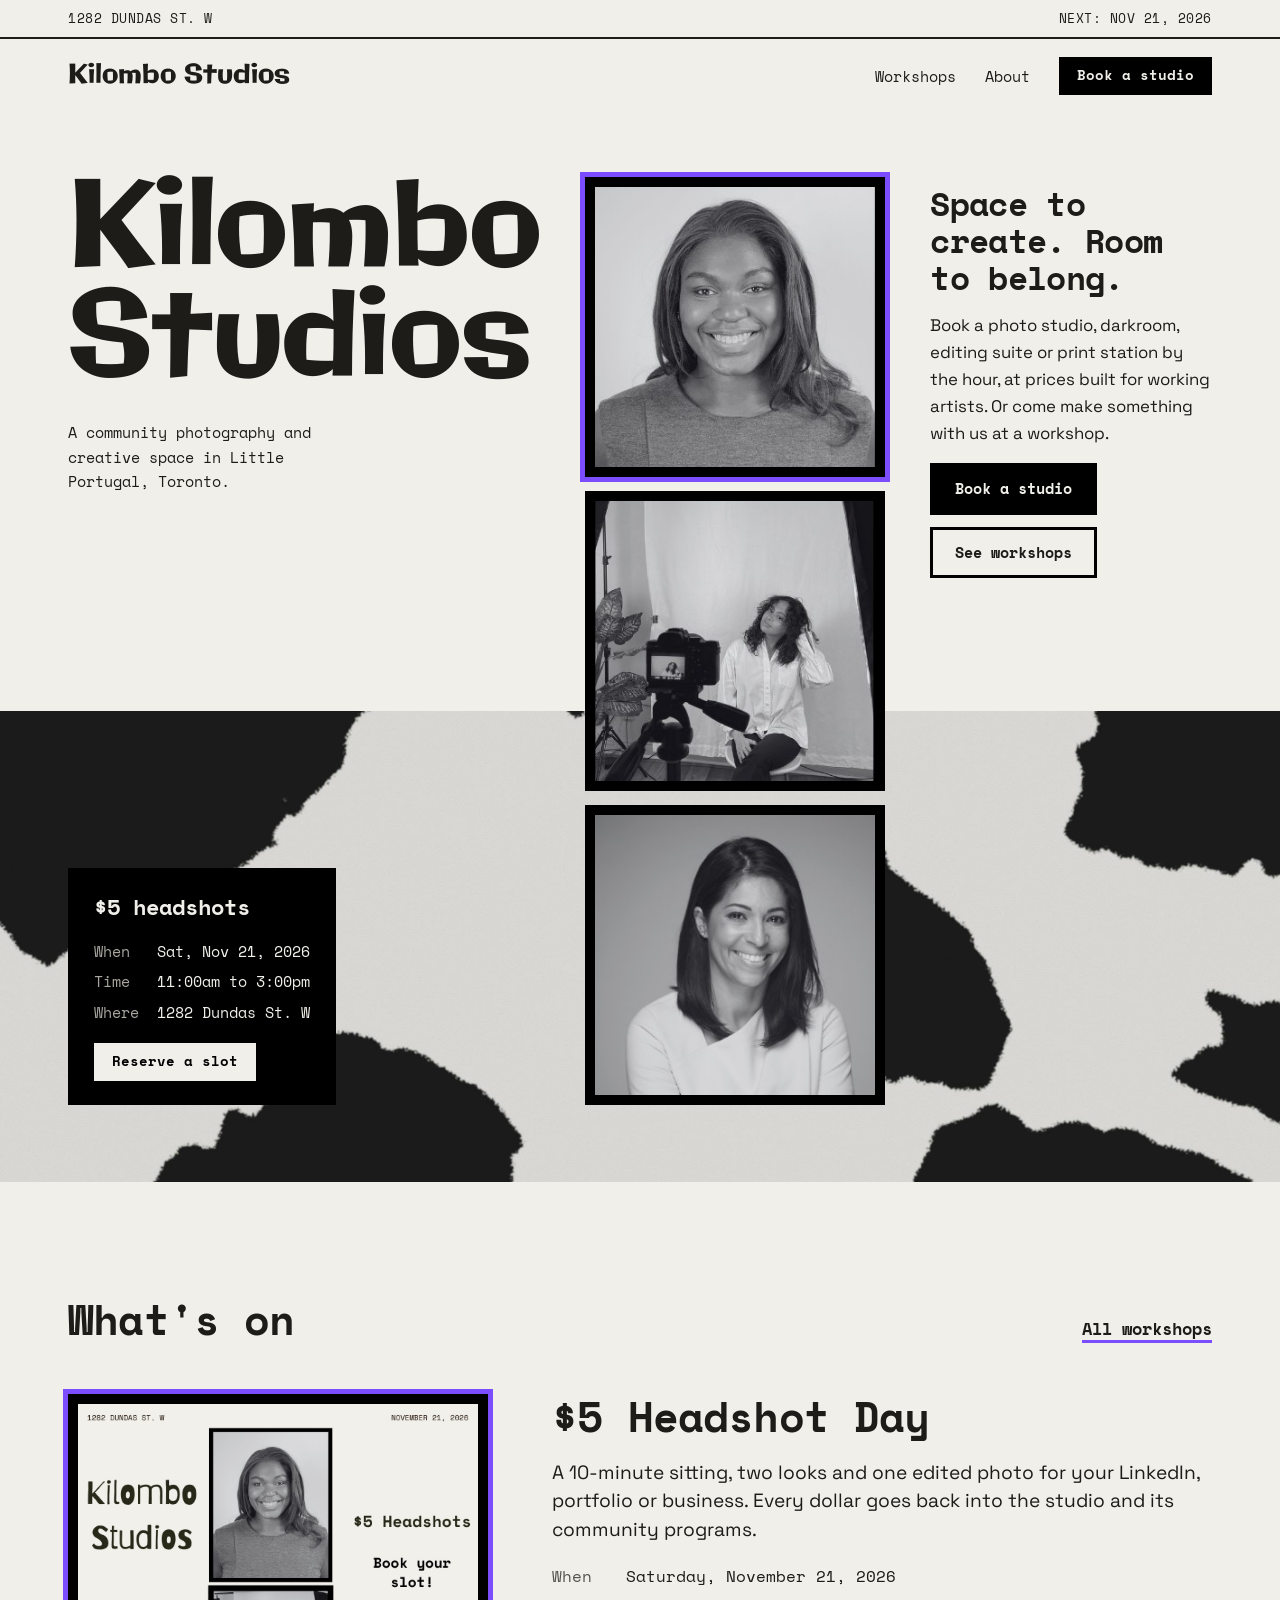
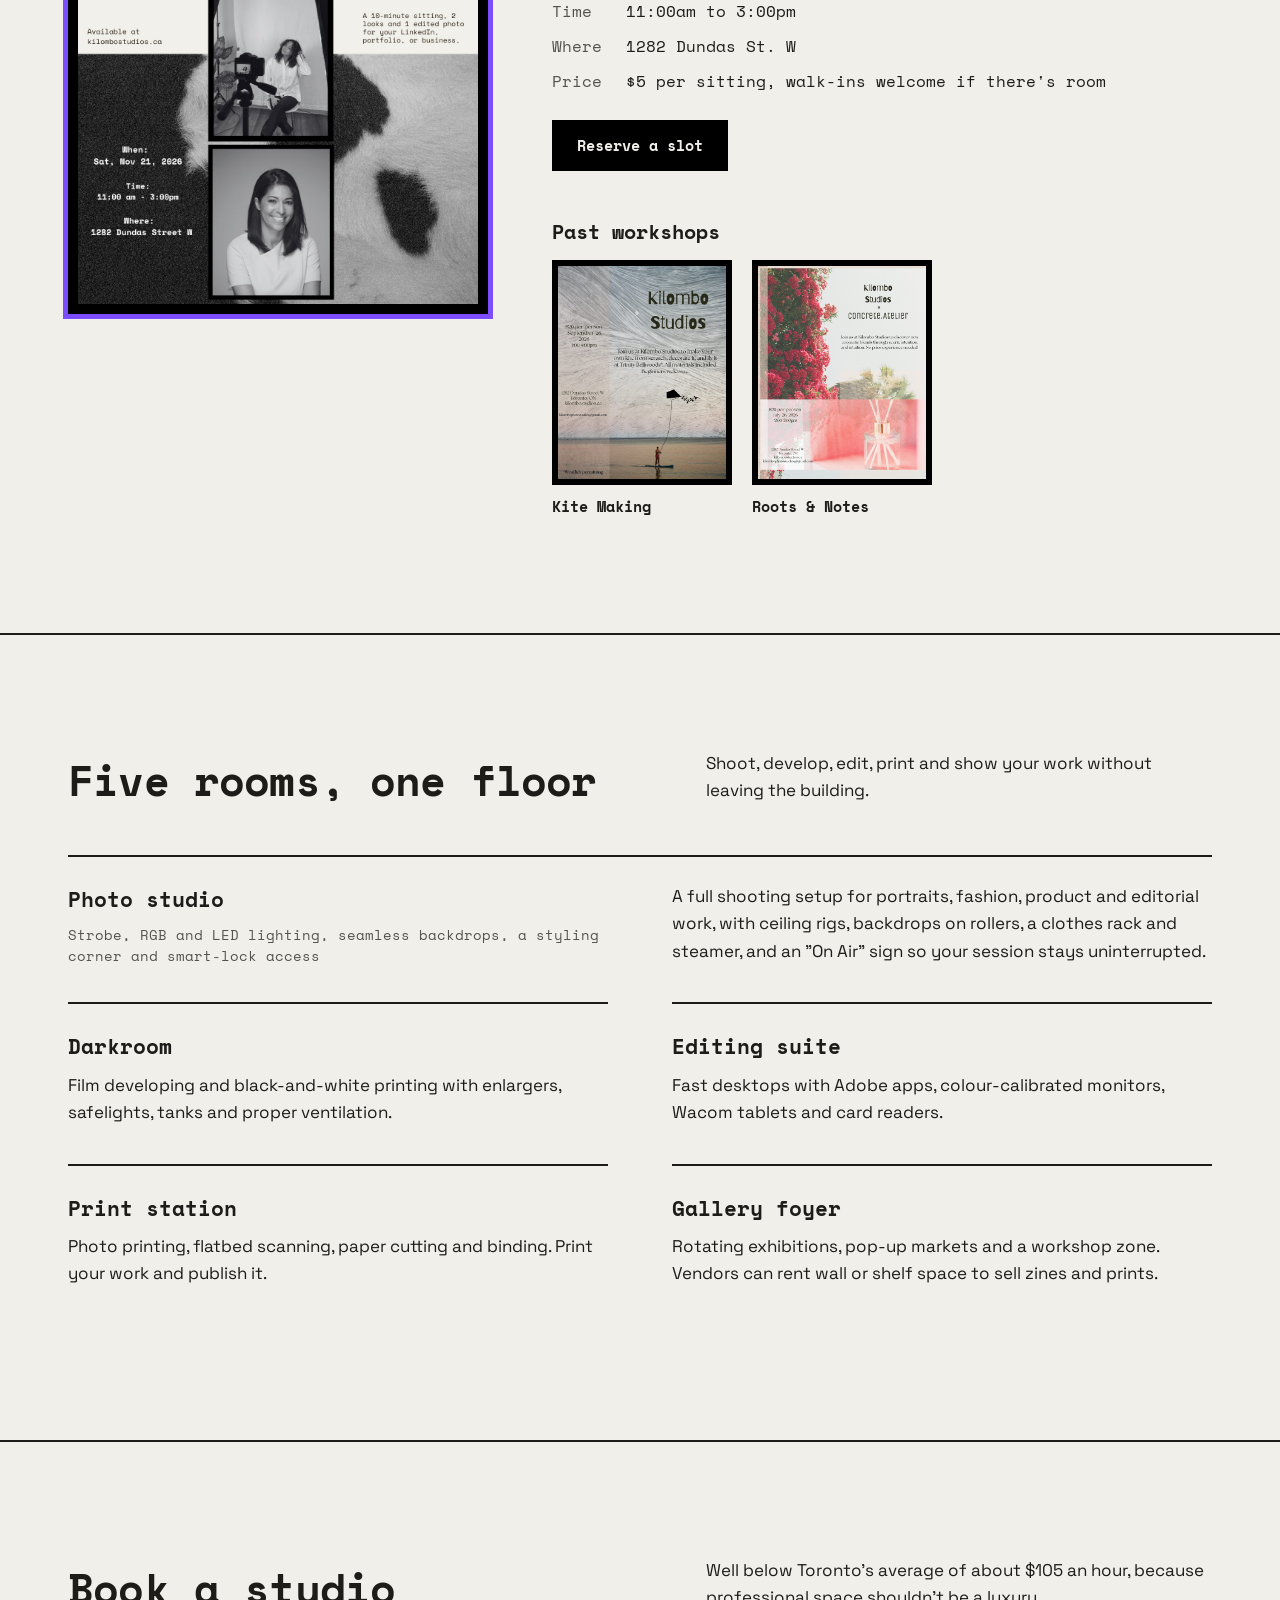
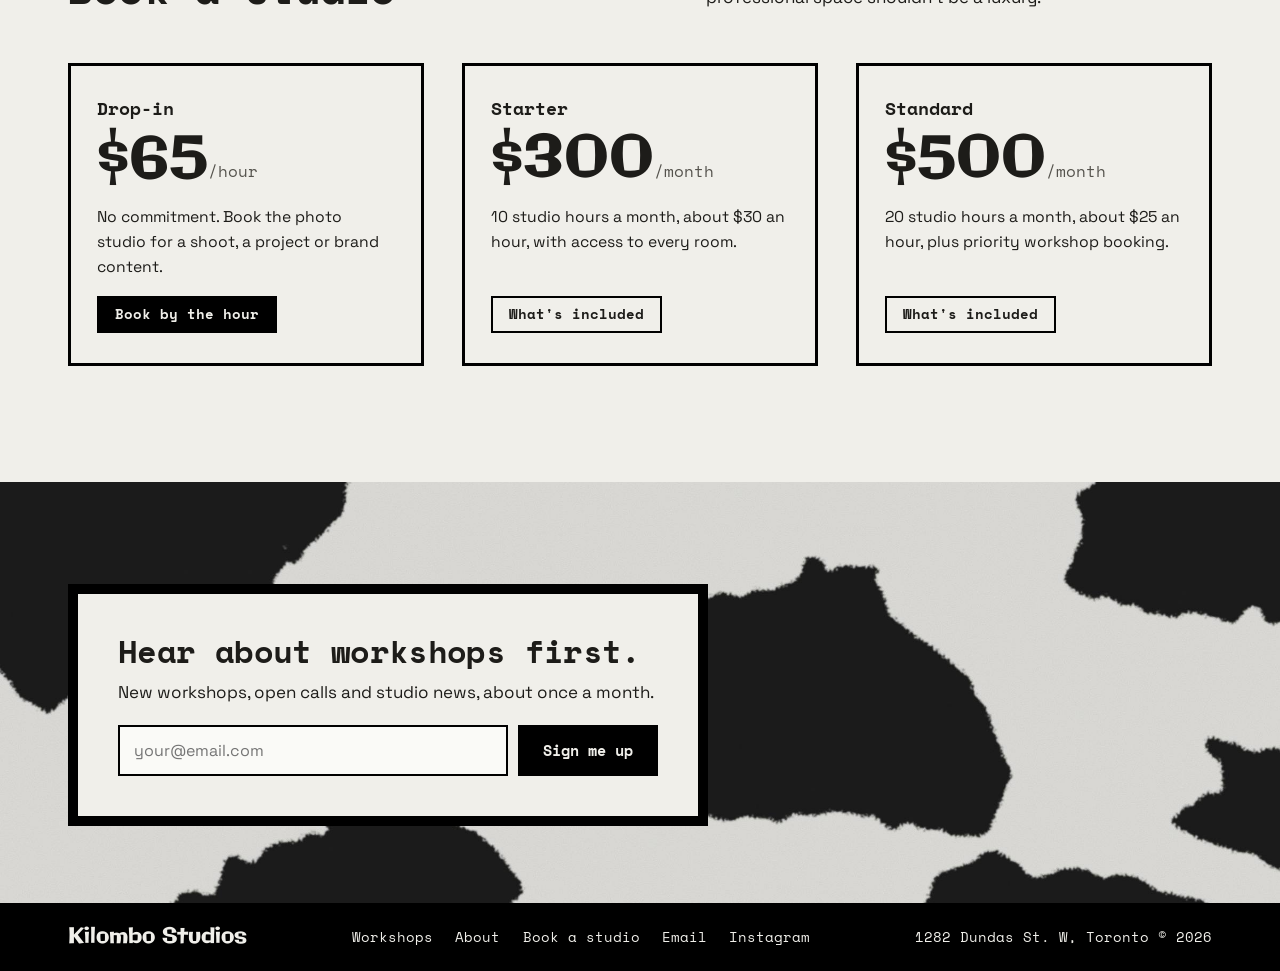
==== index.html @ 99ebf536 "Tag Eventbrite links from the website (aff=website) Co-Authored-By: Claude Opus 5.5 <noreply@anthrop" ====
<!DOCTYPE html>
<html lang="en">
<head>
  <meta charset="UTF-8" />
  <meta name="viewport" content="width=device-width, initial-scale=1.0" />
  <title>Kilombo Studios — Photo studio rental & workshops, Little Portugal, Toronto</title>
  <meta name="description" content="A community photography and creative space at 1282 Dundas St. W in Little Portugal, Toronto. Book the photo studio, darkroom, editing suite or print station, or join a workshop." />
  <meta property="og:title" content="Kilombo Studios — Photo studio rental & workshops, Little Portugal, Toronto" />
  <meta property="og:description" content="A community photography and creative space at 1282 Dundas St. W in Little Portugal, Toronto. Book the photo studio, darkroom, editing suite or print station, or join a workshop." />
  <meta property="og:image" content="https://kilombostudios.ca/images/frame-2.jpg" />
  <meta name="theme-color" content="#F0EFEA" />
  <link rel="preload" href="fonts/galindo-400.woff2" as="font" type="font/woff2" crossorigin />
  <link rel="preload" href="fonts/space-mono-700.woff2" as="font" type="font/woff2" crossorigin />
  <link rel="stylesheet" href="css/site.css" />
  <script>document.documentElement.classList.add('js');</script>
</head>
<body>
  <a class="skip" href="#main">Skip to content</a>
  <div class="topline">
    <div class="wrap">
      <a href="https://www.google.com/maps/search/?api=1&query=1282+Dundas+St+W,+Toronto,+ON" target="_blank" rel="noopener">1282 Dundas St. W</a>
      <a href="workshops.html#coming-up">Next: Nov 21, 2026</a>
    </div>
  </div>
  <header class="nav">
    <div class="wrap">
      <a class="nav-brand" href="index.html">Kilombo Studios</a>
      <ul class="nav-links">
        <li><a href="workshops.html">Workshops</a></li>
        <li><a href="about.html">About</a></li>
        <li><a class="btn btn--small" href="book.html">Book a studio</a></li>
      </ul>
    </div>
  </header>

  <main id="main">
    <section class="hero" aria-labelledby="hero-title">
      <div class="wrap">
        <div class="hero-title">
          <h1 id="hero-title" class="display">Kilombo<br>Studios</h1>
          <p>A community photography and creative space in Little Portugal, Toronto.</p>
        </div>

        <div class="strip" aria-label="Portraits made at Kilombo">
          <figure class="frame frame--now" style="margin:0"><img src="images/frame-1.jpg" alt="Smiling black-and-white studio headshot" width="310" height="392" /></figure>
          <figure class="frame" style="margin:0"><img src="images/frame-2.jpg" alt="A sitter on a stool in front of a white backdrop, camera on a tripod in the foreground" width="310" height="390" /></figure>
          <figure class="frame" style="margin:0"><img src="images/frame-3.jpg" alt="Smiling black-and-white studio headshot of a woman with shoulder-length dark hair" width="313" height="392" /></figure>
        </div>

        <div class="hero-intro">
          <h2 class="h2">Space to create. Room to belong.</h2>
          <p>Book a photo studio, darkroom, editing suite or print station by the hour, at prices built for working artists. Or come make something with us at a workshop.</p>
          <div class="btn-row">
            <a class="btn" href="book.html">Book a studio</a>
            <a class="btn btn--ghost" href="workshops.html">See workshops</a>
          </div>
        </div>

        <aside class="next-up" aria-labelledby="next-title">
          <h2 id="next-title">$5 headshots</h2>
          <dl>
            <dt>When</dt><dd>Sat, Nov 21, 2026</dd>
            <dt>Time</dt><dd>11:00am to 3:00pm</dd>
            <dt>Where</dt><dd>1282 Dundas St. W</dd>
          </dl>
          <a class="btn btn--small" href="https://www.eventbrite.ca/e/2004500255223?aff=website" target="_blank" rel="noopener">Reserve a slot</a>
        </aside>
      </div>
    </section>

    <section class="section" id="whats-on" aria-labelledby="on-title">
      <div class="wrap">
        <div class="section-head">
          <h2 id="on-title" class="h2">What's on</h2>
          <a class="textlink" href="workshops.html">All workshops</a>
        </div>

        <div class="feature">
          <a class="frame frame--now" href="images/headshot-day-poster.jpg" target="_blank" rel="noopener" aria-label="Open the $5 Headshot Day poster">
            <img src="images/headshot-day-poster.jpg" alt="$5 Headshots poster: Saturday November 21, 2026, 11am to 3pm, 1282 Dundas Street W" width="1080" height="1350" loading="lazy" />
          </a>
          <div class="feature-body">
            <h3 class="h2">$5 Headshot Day</h3>
            <p class="lead">A 10-minute sitting, two looks and one edited photo for your LinkedIn, portfolio or business. Every dollar goes back into the studio and its community programs.</p>
            <dl class="facts">
              <dt>When</dt><dd>Saturday, November 21, 2026</dd>
              <dt>Time</dt><dd>11:00am to 3:00pm</dd>
              <dt>Where</dt><dd>1282 Dundas St. W</dd>
              <dt>Price</dt><dd>$5 per sitting, walk-ins welcome if there's room</dd>
            </dl>
            <a class="btn" href="https://www.eventbrite.ca/e/2004500255223?aff=website" target="_blank" rel="noopener">Reserve a slot</a>

            <h3 class="h3 teasers-title">Past workshops</h3>
            <div class="teasers">
              <a class="teaser" href="workshops.html#kite-making">
                <span class="frame"><img src="images/kite-making-poster.jpg" alt="" width="1080" height="1350" loading="lazy" /></span>
                <span class="teaser-title">Kite Making</span>
              </a>
              <a class="teaser" href="workshops.html#roots-and-notes">
                <span class="frame"><img src="images/roots-and-notes-poster.jpg" alt="" width="1200" height="1553" loading="lazy" /></span>
                <span class="teaser-title">Roots &amp; Notes</span>
              </a>
            </div>
          </div>
        </div>
      </div>
    </section>

    <section class="section" aria-labelledby="space-title">
      <div class="wrap">
        <div class="section-head">
          <h2 id="space-title" class="h2">Five rooms, one floor</h2>
          <p>Shoot, develop, edit, print and show your work without leaving the building.</p>
        </div>
        <ul class="rooms">
          <li class="span">
            <div><h3>Photo studio</h3><p class="kit">Strobe, RGB and LED lighting, seamless backdrops, a styling corner and smart-lock access</p></div>
            <p>A full shooting setup for portraits, fashion, product and editorial work, with ceiling rigs, backdrops on rollers, a clothes rack and steamer, and an "On Air" sign so your session stays uninterrupted.</p>
          </li>
          <li><h3>Darkroom</h3><p>Film developing and black-and-white printing with enlargers, safelights, tanks and proper ventilation.</p></li>
          <li><h3>Editing suite</h3><p>Fast desktops with Adobe apps, colour-calibrated monitors, Wacom tablets and card readers.</p></li>
          <li><h3>Print station</h3><p>Photo printing, flatbed scanning, paper cutting and binding. Print your work and publish it.</p></li>
          <li><h3>Gallery foyer</h3><p>Rotating exhibitions, pop-up markets and a workshop zone. Vendors can rent wall or shelf space to sell zines and prints.</p></li>
        </ul>
      </div>
    </section>

    <section class="section" aria-labelledby="rates-title">
      <div class="wrap">
        <div class="section-head">
          <h2 id="rates-title" class="h2">Book a studio</h2>
          <p>Well below Toronto's average of about $105 an hour, because professional space shouldn't be a luxury.</p>
        </div>
        <div class="rates">
          <div class="rate"><h3>Drop-in</h3><p class="price">$65<small>/hour</small></p><p>No commitment. Book the photo studio for a shoot, a project or brand content.</p><a class="btn btn--small" href="book.html?interest=Studio%20booking%20%28hourly%29#request">Book by the hour</a></div>
          <div class="rate"><h3>Starter</h3><p class="price">$300<small>/month</small></p><p>10 studio hours a month, about $30 an hour, with access to every room.</p><a class="btn btn--ghost btn--small" href="book.html#rates">What's included</a></div>
          <div class="rate"><h3>Standard</h3><p class="price">$500<small>/month</small></p><p>20 studio hours a month, about $25 an hour, plus priority workshop booking.</p><a class="btn btn--ghost btn--small" href="book.html#rates">What's included</a></div>
        </div>
      </div>
    </section>
  </main>
  <footer class="footer hide-bg">
    <div class="wrap">
      <div class="footer-card" id="newsletter">
        <h2 class="h2">Hear about workshops first.</h2>
        <p>New workshops, open calls and studio news, about once a month.</p>
        <form class="newsletter" data-form="newsletter" data-subject="Newsletter sign-up — Kilombo website">
          <input type="text" name="_honey" class="hp-field" tabindex="-1" autocomplete="off" aria-hidden="true" />
          <label class="hp-field" for="nl-email">Email address</label>
          <input id="nl-email" type="email" name="email" placeholder="your@email.com" required />
          <button class="btn" type="submit">Sign me up</button>
        </form>
        <p class="form-status" role="status" aria-live="polite" hidden></p>
      </div>
    </div>
    <div class="footer-base">
      <div class="wrap">
        <span class="footer-brand">Kilombo Studios</span>
        <ul>
          <li><a href="workshops.html">Workshops</a></li>
          <li><a href="about.html">About</a></li>
          <li><a href="book.html">Book a studio</a></li>
          <li><a href="mailto:kilombophotostudios@gmail.com">Email</a></li>
          <li><a href="https://www.instagram.com/kilombostudios/" target="_blank" rel="noopener">Instagram</a></li>
        </ul>
        <span>1282 Dundas St. W, Toronto &copy; 2026</span>
      </div>
    </div>
  </footer>
  <script src="js/site.js"></script>
</body>
</html>
---- css/site.css ----
/* Kilombo Studios — site styles
   Palette and type taken from the $5 Headshot Day poster:
   off-white paper, black photo frames, cow hide, one violet "now" frame. */

@font-face { font-family: 'Galindo'; src: url('../fonts/galindo-400.woff2') format('woff2'); font-weight: 400; font-display: swap; }
@font-face { font-family: 'Space Mono'; src: url('../fonts/space-mono-400.woff2') format('woff2'); font-weight: 400; font-display: swap; }
@font-face { font-family: 'Space Mono'; src: url('../fonts/space-mono-700.woff2') format('woff2'); font-weight: 700; font-display: swap; }
@font-face { font-family: 'Space Grotesk'; src: url('../fonts/space-grotesk-400.woff2') format('woff2'); font-weight: 400; font-display: swap; }
@font-face { font-family: 'Space Grotesk'; src: url('../fonts/space-grotesk-500.woff2') format('woff2'); font-weight: 500; font-display: swap; }

:root {
  --paper: #F0EFEA;
  --paper-2: #E6E5DF;
  --ink: #1D1C19;
  --ink-soft: #55534D;
  --black: #000;
  --line: #1D1C19;
  --violet: #7B4DFF;
  --violet-deep: #5B2FE6;

  --display: 'Galindo', 'Arial Rounded MT Bold', system-ui, sans-serif;
  --mono: 'Space Mono', ui-monospace, 'Courier New', monospace;
  --body: 'Space Grotesk', system-ui, -apple-system, 'Segoe UI', sans-serif;

  --wrap: 1240px;
  --gutter: clamp(20px, 4vw, 48px);
  --frame: 10px;
}

*, *::before, *::after { box-sizing: border-box; }
html { -webkit-text-size-adjust: 100%; scroll-behavior: smooth; }
body {
  margin: 0;
  background: var(--paper);
  color: var(--ink);
  font: 400 1.0625rem/1.6 var(--body);
}
img { max-width: 100%; display: block; }
a { color: inherit; }
p { margin: 0 0 1em; max-width: 64ch; }
h1, h2, h3 { margin: 0; font-weight: 700; }

:focus-visible { outline: 3px solid var(--violet); outline-offset: 3px; }

.wrap { max-width: var(--wrap); margin: 0 auto; padding: 0 var(--gutter); }

.skip { position: absolute; left: -9999px; top: 0; }
.skip:focus { left: 12px; top: 12px; z-index: 50; background: var(--black); color: var(--paper); padding: 8px 14px; }

/* ── Type ─────────────────────────────────────────────────────────── */
.display {
  font-family: var(--display);
  font-weight: 400;
  line-height: 0.92;
  letter-spacing: -0.01em;
}
.h2 {
  font-family: var(--mono);
  font-size: clamp(1.75rem, 3.4vw, 2.6rem);
  line-height: 1.1;
  letter-spacing: -0.02em;
}
.h3 {
  font-family: var(--mono);
  font-size: 1.25rem;
  line-height: 1.25;
}
.lead { font-size: 1.2rem; line-height: 1.5; }
.mono { font-family: var(--mono); }
.soft { color: var(--ink-soft); }

/* ── Top strip (the poster's corner details) ──────────────────────── */
.topline {
  font: 400 0.82rem/1 var(--mono);
  letter-spacing: 0.04em;
  text-transform: uppercase;
  border-bottom: 2px solid var(--line);
}
.topline .wrap { display: flex; justify-content: space-between; gap: 1rem; padding-top: 12px; padding-bottom: 12px; }
.topline a { text-decoration: none; }
.topline a:hover { text-decoration: underline; text-decoration-color: var(--violet); text-decoration-thickness: 2px; }

/* ── Nav ─────────────────────────────────────────────────────────── */
.nav .wrap { display: flex; align-items: center; justify-content: space-between; gap: 1rem 2rem; flex-wrap: wrap; padding-top: 18px; padding-bottom: 18px; }
.nav-brand { font-family: var(--display); font-size: 1.7rem; line-height: 1; text-decoration: none; }
.nav-links { display: flex; align-items: center; gap: 0.4rem 1.8rem; flex-wrap: wrap; list-style: none; margin: 0; padding: 0; font-family: var(--mono); font-size: 0.95rem; }
.nav-links a { text-decoration: none; padding: 4px 0; border-bottom: 3px solid transparent; }
.nav-links a:hover { border-bottom-color: var(--ink); }
.nav-links a[aria-current="page"] { border-bottom-color: var(--violet); }
.nav-links .btn { padding: 10px 16px; border: 2px solid var(--black); }
.nav-links .btn:hover { border-color: var(--violet); }

/* ── Buttons ─────────────────────────────────────────────────────── */
.btn {
  display: inline-flex; align-items: center; justify-content: center;
  font: 700 0.95rem/1 var(--mono);
  padding: 15px 22px;
  border: 3px solid var(--black);
  background: var(--black); color: var(--paper);
  text-decoration: none; cursor: pointer;
  transition: background .15s, color .15s;
}
.btn:hover { background: var(--violet); border-color: var(--violet); color: #fff; }
.btn--ghost { background: var(--paper); color: var(--ink); }
.btn--ghost:hover { background: var(--black); border-color: var(--black); color: var(--paper); }
.btn--small { padding: 10px 16px; font-size: 0.85rem; border-width: 2px; }
.btn-row { display: flex; flex-wrap: wrap; gap: 12px; }

.textlink { font-family: var(--mono); font-weight: 700; text-decoration: underline; text-decoration-color: var(--violet); text-decoration-thickness: 3px; text-underline-offset: 5px; }
.textlink:hover { color: var(--violet-deep); }

/* ── Frames: every image sits in a black print frame.
      The violet ring marks whatever is happening now. ───────────── */
.frame { background: var(--black); padding: var(--frame); }
.frame img { width: 100%; height: 100%; object-fit: cover; object-position: 50% 30%; }
.frame--now { box-shadow: 0 0 0 5px var(--violet); }

/* ── Cow hide ────────────────────────────────────────────────────── */
.hide-bg { background: #C9C8C3 url('../images/hide.jpg') center / cover no-repeat; }

/* ── Home hero ───────────────────────────────────────────────────── */
.hero { position: relative; overflow: hidden; }
.hero::after {
  content: ""; position: absolute; left: 0; right: 0; bottom: 0; top: 56%;
  background: #C9C8C3 url('../images/hide.jpg') 30% 40% / cover no-repeat;
  z-index: 0;
}
.hero .wrap {
  position: relative; z-index: 1;
  display: grid;
  grid-template-columns: 1.15fr minmax(220px, 300px) 1fr;
  grid-template-rows: auto auto;
  column-gap: clamp(24px, 3.5vw, 56px);
  padding-top: clamp(32px, 5vw, 64px);
  padding-bottom: clamp(40px, 6vw, 80px);
}
.hero-title { grid-column: 1; grid-row: 1; align-self: start; }
.hero-title h1 { font-size: clamp(4.2rem, 9.4vw, 8.6rem); }
.hero-title p { margin-top: 1.4rem; font-family: var(--mono); font-size: 0.95rem; max-width: 30ch; }

.strip { grid-column: 2; grid-row: 1 / span 2; display: grid; gap: 14px; align-content: start; }
.strip .frame { aspect-ratio: 1 / 1; }

.hero-intro { grid-column: 3; grid-row: 1; align-self: start; padding-top: 0.6rem; }
.hero-intro .h2 { font-size: clamp(1.6rem, 2.6vw, 2.3rem); margin-bottom: 1rem; }
.hero-intro p { font-size: 1.05rem; }

.next-up {
  grid-column: 1; grid-row: 2; align-self: end; justify-self: start;
  background: var(--black); color: var(--paper);
  padding: 22px 26px 24px; margin-top: 2.5rem; max-width: 380px;
  font-family: var(--mono);
}
.next-up h2 { font-size: 1.35rem; margin-bottom: 0.9rem; }
.next-up dl { display: grid; grid-template-columns: auto 1fr; gap: 6px 18px; margin: 0 0 1.2rem; font-size: 0.95rem; }
.next-up dt { color: #A9A7A0; }
.next-up dd { margin: 0; }
.next-up .btn { background: var(--paper); color: var(--black); border-color: var(--paper); }
.next-up .btn:hover { background: var(--violet); border-color: var(--violet); color: #fff; }

/* one orchestrated moment: prints drop into the strip on load */
@media (prefers-reduced-motion: no-preference) {
  .js .strip .frame { opacity: 0; transform: translateY(-28px) rotate(-2deg); }
  .js.loaded .strip .frame { opacity: 1; transform: none; transition: opacity .5s ease, transform .6s cubic-bezier(.2,.9,.25,1.15); }
  .js.loaded .strip .frame:nth-child(2) { transition-delay: .18s; }
  .js.loaded .strip .frame:nth-child(3) { transition-delay: .36s; }
}

/* ── Sections ────────────────────────────────────────────────────── */
.section { padding: clamp(64px, 9vw, 120px) 0; }
.section + .section { border-top: 2px solid var(--line); }
.section-head { display: flex; justify-content: space-between; align-items: end; gap: 1rem 2rem; flex-wrap: wrap; margin-bottom: clamp(32px, 4vw, 56px); }
.section-head p { margin: 0; max-width: 46ch; }

/* Feature: framed poster + details */
.feature { display: grid; grid-template-columns: minmax(260px, 420px) 1fr; gap: clamp(32px, 5vw, 72px); align-items: start; }
.feature .frame { max-width: 420px; }
.feature-body .h2 { margin-bottom: 1.2rem; }
.facts { display: grid; grid-template-columns: auto 1fr; gap: 10px 24px; margin: 0 0 1.6rem; font-family: var(--mono); font-size: 0.98rem; }
.facts dt { color: var(--ink-soft); }
.facts dd { margin: 0; }

/* Schedule rows (what's on) */
.rows { list-style: none; margin: 0; padding: 0; border-top: 2px solid var(--line); }
.rows > li { display: grid; grid-template-columns: 220px 1fr auto; gap: 8px 32px; align-items: baseline; padding: 22px 0; border-bottom: 2px solid var(--line); }
.rows .when { font-family: var(--mono); font-size: 0.95rem; }
.rows h3 { font-family: var(--mono); font-size: 1.15rem; margin-bottom: 4px; }
.rows p { margin: 0; color: var(--ink-soft); }
.rows .act { justify-self: end; white-space: nowrap; }
.rows--compact > li { padding: 16px 0; }

/* Rooms */
.rooms { list-style: none; margin: 0; padding: 0; display: grid; grid-template-columns: repeat(2, 1fr); gap: 0 clamp(32px, 5vw, 72px); }
.rooms li { padding: 26px 0 28px; border-top: 2px solid var(--line); }
.rooms li.span { grid-column: 1 / -1; display: grid; grid-template-columns: 1fr 1fr; gap: 0 clamp(32px, 5vw, 72px); }
.rooms h3 { font-family: var(--mono); font-size: 1.3rem; margin-bottom: 0.5rem; }
.rooms p { margin: 0 0 0.6rem; }
.rooms .kit { font-family: var(--mono); font-size: 0.85rem; color: var(--ink-soft); margin: 0; }

/* Story (inverted) */
.story { background: var(--black); color: var(--paper); }
.story .wrap { display: grid; grid-template-columns: 1.3fr 1fr; gap: clamp(32px, 6vw, 96px); align-items: start; }
.story blockquote { margin: 0; font: 700 clamp(1.4rem, 2.6vw, 2.1rem)/1.3 var(--mono); letter-spacing: -0.01em; }
.story cite { display: block; margin-top: 1.4rem; font: 400 0.95rem var(--mono); font-style: normal; color: #A9A7A0; }
.story p { color: #D9D8D2; }
.section.story + .section { border-top: 0; }

/* Rates */
.rates { display: grid; grid-template-columns: repeat(3, 1fr); gap: clamp(20px, 3vw, 40px); }
.rate { border: 3px solid var(--black); padding: 28px 26px 30px; display: flex; flex-direction: column; background: var(--paper); }
.rate--now { box-shadow: 0 0 0 5px var(--violet); border-color: var(--black); }
.rate h3 { font-family: var(--mono); font-size: 1.1rem; margin-bottom: 0.6rem; }
.rate .price { font: 400 clamp(2.8rem, 4.6vw, 3.8rem)/1 var(--display); margin: 0 0 0.9rem; }
.price small { font: 400 1rem var(--mono); color: var(--ink-soft); }
.rate p { font-size: 0.98rem; }
.rate ul { margin: 0 0 1.6rem; padding: 0; list-style: none; font-size: 0.95rem; }
.rate li { padding: 7px 0; border-top: 1px solid #BEBCB5; }
.rate .btn { margin-top: auto; align-self: flex-start; }
.note { margin-top: clamp(28px, 4vw, 44px); padding: 22px 26px; background: var(--paper-2); border-left: 6px solid var(--black); }
.note p { margin: 0; max-width: 80ch; }

/* ── Inner page heads ────────────────────────────────────────────── */
.page-head .wrap { display: grid; grid-template-columns: 1fr minmax(260px, 380px); gap: clamp(32px, 5vw, 72px); align-items: end; padding-top: clamp(40px, 6vw, 80px); padding-bottom: clamp(40px, 6vw, 72px); }
.page-head h1 { font-size: clamp(3.6rem, 8vw, 7rem); margin-bottom: 1.4rem; }
.page-head .frame { aspect-ratio: 1 / 1; }
.hide-band--alt { background-position: 80% 70%; }
.hide-band { height: clamp(90px, 12vw, 160px); border-top: 2px solid var(--line); border-bottom: 2px solid var(--line); }

/* Info list (visit page) */
.info { display: grid; grid-template-columns: repeat(2, minmax(0, 1fr)); gap: 22px 40px; margin: 0; font-family: var(--mono); }
.info dt { font-size: 0.85rem; color: var(--ink-soft); margin-bottom: 4px; }
.info dd { margin: 0; font-size: 1.02rem; }
.thursday { background: var(--black); color: var(--paper); padding: 26px 26px 28px; font-family: var(--mono); }
.thursday h2 { font-size: 1.3rem; margin-bottom: 0.8rem; }
.thursday p { color: #D9D8D2; font-size: 0.95rem; margin: 0; }

/* Teach list (workshops) */
.teach { list-style: none; margin: 0; padding: 0; display: grid; grid-template-columns: repeat(2, 1fr); gap: 0 clamp(32px, 5vw, 72px); }
.teach li { padding: 20px 0 22px; border-top: 2px solid var(--line); }
.teach h3 { font-family: var(--mono); font-size: 1.1rem; margin-bottom: 0.35rem; }
.teach p { margin: 0; color: var(--ink-soft); }

/* Steps (host a workshop): a real sequence, so numbered */
.steps { list-style: none; counter-reset: step; margin: 0 0 2rem; padding: 0; }
.steps li { counter-increment: step; display: grid; grid-template-columns: 52px 1fr; gap: 16px; padding: 18px 0; border-top: 2px solid var(--line); }
.steps li::before { content: counter(step); font: 400 2.2rem/1 var(--display); }
.steps strong { display: block; font-family: var(--mono); margin-bottom: 4px; }
.steps p { margin: 0; color: var(--ink-soft); }

.split { display: grid; grid-template-columns: 1fr 1fr; gap: clamp(32px, 6vw, 96px); align-items: start; }

/* ── Forms ───────────────────────────────────────────────────────── */
.form { border: 3px solid var(--black); padding: clamp(22px, 3vw, 36px); background: var(--paper); }
.form h3 { font-family: var(--mono); font-size: 1.3rem; margin-bottom: 0.4rem; }
.form > p { color: var(--ink-soft); }
.field { display: flex; flex-direction: column; gap: 6px; margin-bottom: 16px; }
.field label { font: 700 0.85rem var(--mono); }
.field input, .field select, .field textarea {
  font: 400 1rem var(--body); color: var(--ink);
  background: #FAFAF7; border: 2px solid var(--black); border-radius: 0;
  padding: 12px 14px; width: 100%;
}
.field textarea { min-height: 120px; resize: vertical; }
.field input:focus, .field select:focus, .field textarea:focus { outline: 3px solid var(--violet); outline-offset: 0; }
.form-row { display: grid; grid-template-columns: 1fr 1fr; gap: 0 16px; }
.form-status { margin: 14px 0 0; font-family: var(--mono); font-size: 0.92rem; }
.form-status.ok { color: #1E5B3A; }
.form-status.err { color: #A3261D; }
.hp-field { position: absolute; left: -9999px; width: 1px; height: 1px; overflow: hidden; }

/* ── Footer on hide ──────────────────────────────────────────────── */
.footer { padding: clamp(56px, 8vw, 110px) 0 0; }
.footer-card { background: var(--paper); border: var(--frame) solid var(--black); max-width: 640px; padding: clamp(24px, 4vw, 40px); }
.footer-card .h2 { font-size: clamp(1.5rem, 2.6vw, 2rem); margin-bottom: 0.6rem; }
.newsletter { display: flex; gap: 10px; flex-wrap: wrap; margin-top: 1.2rem; }
.newsletter input { flex: 1 1 220px; font: 400 1rem var(--body); padding: 13px 14px; border: 2px solid var(--black); background: #FAFAF7; border-radius: 0; }
.footer-base { margin-top: clamp(40px, 6vw, 80px); background: var(--black); color: var(--paper); font-family: var(--mono); font-size: 0.88rem; }
.footer-base .wrap { display: flex; justify-content: space-between; align-items: center; gap: 1rem 2rem; flex-wrap: wrap; padding-top: 18px; padding-bottom: 18px; }
.footer-base ul { display: flex; gap: 0.4rem 1.4rem; flex-wrap: wrap; list-style: none; margin: 0; padding: 0; }
.footer-base a { text-decoration: none; }
.footer-base a:hover { text-decoration: underline; text-decoration-color: var(--violet); text-decoration-thickness: 2px; }
.footer-brand { font: 400 1.4rem var(--display); }


/* ── Workshops: past list, teasers ───────────────────────────────── */
.section--first { border-top: 2px solid var(--line); padding-top: clamp(48px, 6vw, 80px); }
.page-head .next-up--page { grid-column: 2; grid-row: 1; margin-top: 0; align-self: end; justify-self: stretch; max-width: none; }
.next-up--page p { color: #D9D8D2; font-size: 0.92rem; margin: 0 0 1.1rem; }
.section-title { margin-bottom: clamp(28px, 3.5vw, 48px); }
.past-list { display: grid; gap: clamp(56px, 8vw, 110px); }
.feature--reverse { grid-template-columns: 1fr minmax(260px, 420px); }
.feature--reverse > .frame { order: 2; }
.teasers-title { margin: 3rem 0 1rem; }
.teasers { display: grid; grid-template-columns: repeat(2, minmax(0, 180px)); gap: 20px; }
.teaser { text-decoration: none; display: grid; gap: 10px; }
.teaser .frame { padding: 6px; aspect-ratio: 4 / 5; display: block; }
.teaser .frame img { object-position: top; }
.teaser-title { font: 700 0.95rem var(--mono); }
.teaser:hover .teaser-title { text-decoration: underline; text-decoration-color: var(--violet); text-decoration-thickness: 3px; text-underline-offset: 4px; }
.nav-links .btn[aria-current="page"] { box-shadow: 0 0 0 3px var(--violet); }
.btn--light { background: var(--paper); color: var(--black); border-color: var(--paper); }
.btn--light:hover { background: var(--violet); border-color: var(--violet); color: #fff; }
@media (max-width: 720px) {
  .feature--reverse { grid-template-columns: 1fr; }
  .feature--reverse > .frame { order: 0; }
}

/* ── Responsive ──────────────────────────────────────────────────── */
@media (max-width: 1000px) {
  .hero .wrap { grid-template-columns: 1fr minmax(200px, 260px); }
  .hero-title { grid-column: 1; grid-row: 1; }
  .hero-intro { grid-column: 1; grid-row: 2; padding-top: 1.6rem; }
  .strip { grid-column: 2; grid-row: 1 / span 3; }
  .next-up { grid-column: 1; grid-row: 3; }
  .hero::after { top: 64%; }
  .rows > li { grid-template-columns: 170px 1fr; }
  .rows .act { grid-column: 2; justify-self: start; margin-top: 8px; }
}

@media (max-width: 720px) {
  body { font-size: 1rem; }
  .topline .wrap { font-size: 0.72rem; }
  .hero::after { top: auto; height: 340px; }
  .hero .wrap { grid-template-columns: 1fr; }
  .hero-title, .hero-intro, .next-up { grid-column: 1; }
  .hero-title { grid-row: 1; }
  .hero-intro { grid-row: 2; }
  .strip { grid-column: 1; grid-row: 3; grid-template-columns: repeat(3, 1fr); gap: 10px; margin-top: 2rem; --frame: 6px; }
  .strip .frame { padding: 6px; }
  .next-up { grid-row: 4; margin-top: 2rem; max-width: none; justify-self: stretch; }
  .feature, .story .wrap, .split, .page-head .wrap { grid-template-columns: 1fr; }
  .feature .frame { max-width: 360px; }
  .page-head .frame { max-width: 260px; }
  .page-head .next-up--page { grid-column: 1; grid-row: auto; }
  .rooms, .teach, .rates, .info { grid-template-columns: 1fr; }
  .rooms li.span { grid-template-columns: 1fr; }
  .rows > li { grid-template-columns: 1fr; gap: 4px; }
  .rows .act { grid-column: 1; }
  .form-row { grid-template-columns: 1fr; }
  .footer-card { border-width: 6px; }
}
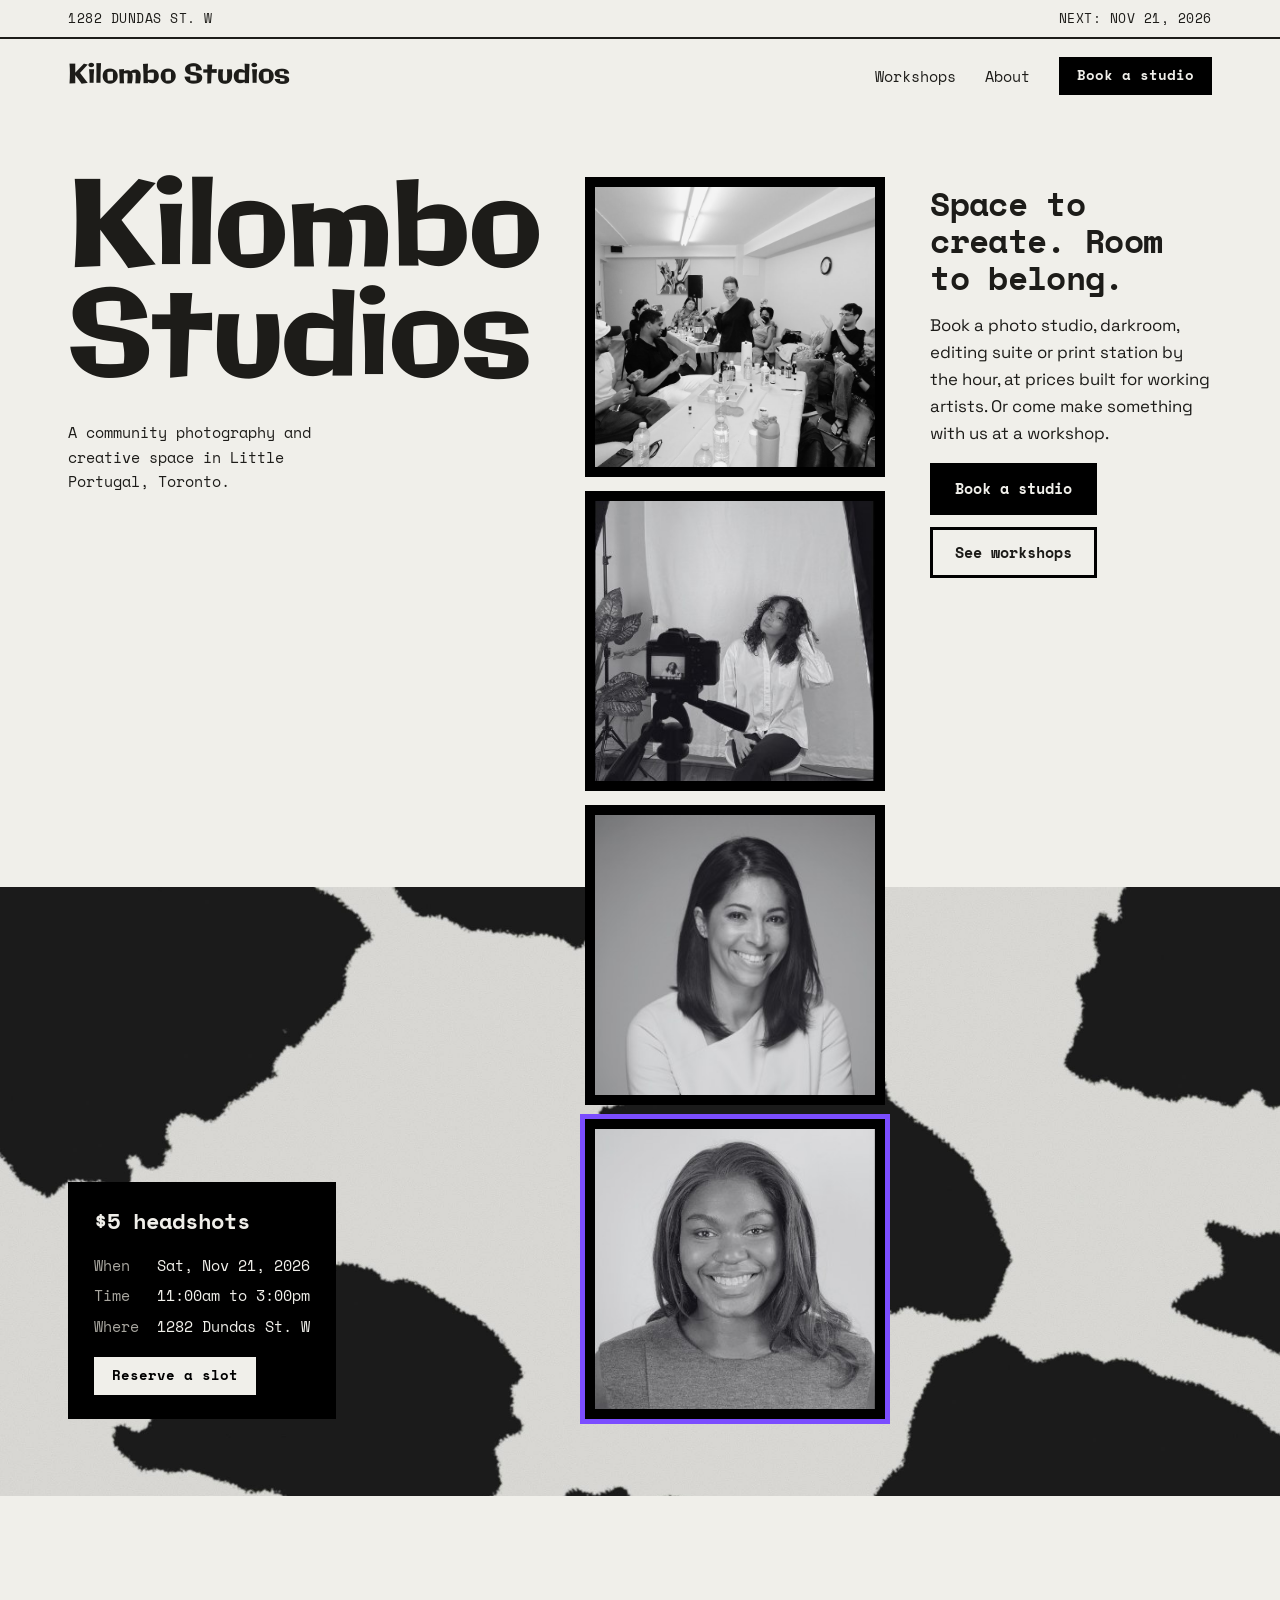
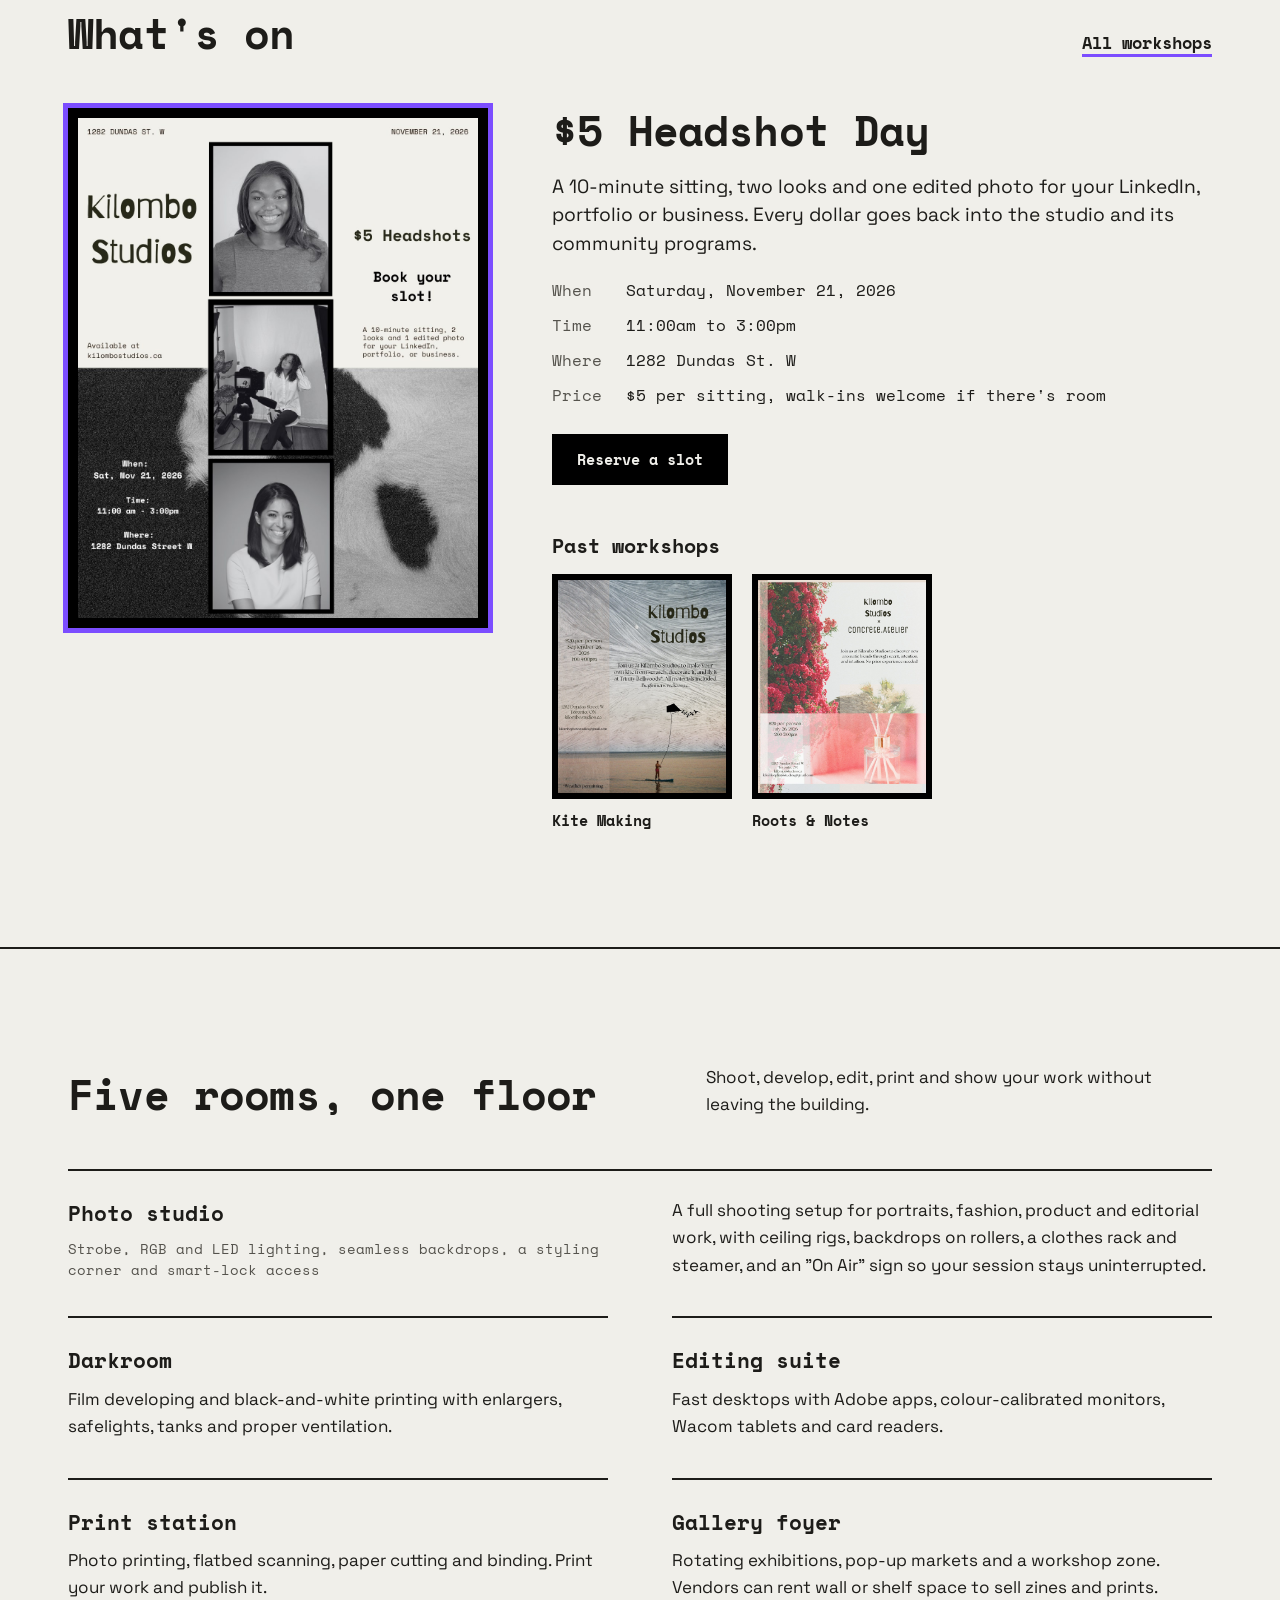
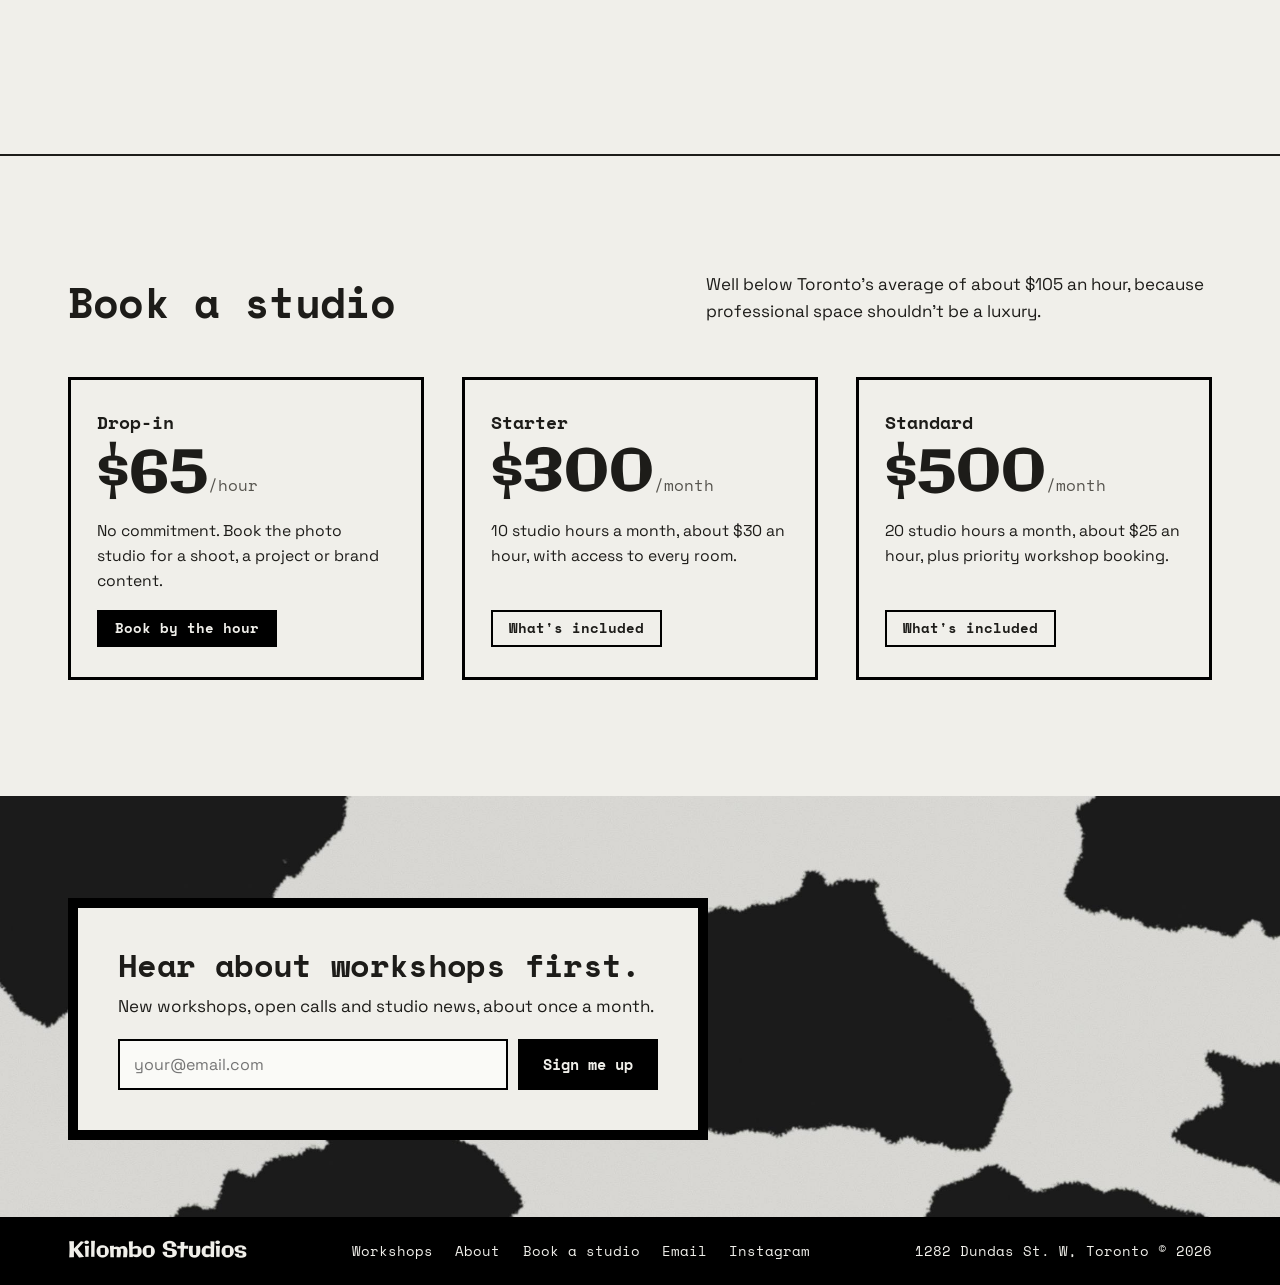
==== commit 5935922a: "Homepage strip: lead with workshop photo, move first headshot to the end Co-Authored-By: Claude Opus" ====
--- a/index.html
+++ b/index.html
@@ -41,10 +41,11 @@
           <p>A community photography and creative space in Little Portugal, Toronto.</p>
         </div>
 
-        <div class="strip" aria-label="Portraits made at Kilombo">
-          <figure class="frame frame--now" style="margin:0"><img src="images/frame-1.jpg" alt="Smiling black-and-white studio headshot" width="310" height="392" /></figure>
+        <div class="strip" aria-label="Moments at Kilombo">
+          <figure class="frame" style="margin:0"><img src="images/workshop-roots-and-notes.jpg" alt="Participants laughing and clapping around the blending table at a scent workshop in the studio" width="720" height="720" /></figure>
           <figure class="frame" style="margin:0"><img src="images/frame-2.jpg" alt="A sitter on a stool in front of a white backdrop, camera on a tripod in the foreground" width="310" height="390" /></figure>
           <figure class="frame" style="margin:0"><img src="images/frame-3.jpg" alt="Smiling black-and-white studio headshot of a woman with shoulder-length dark hair" width="313" height="392" /></figure>
+          <figure class="frame frame--now" style="margin:0"><img src="images/frame-1.jpg" alt="Smiling black-and-white studio headshot" width="310" height="392" /></figure>
         </div>
 
         <div class="hero-intro">
--- a/css/site.css
+++ b/css/site.css
@@ -164,6 +164,7 @@
   .js.loaded .strip .frame { opacity: 1; transform: none; transition: opacity .5s ease, transform .6s cubic-bezier(.2,.9,.25,1.15); }
   .js.loaded .strip .frame:nth-child(2) { transition-delay: .18s; }
   .js.loaded .strip .frame:nth-child(3) { transition-delay: .36s; }
+  .js.loaded .strip .frame:nth-child(4) { transition-delay: .54s; }
 }
 
 /* ── Sections ────────────────────────────────────────────────────── */
@@ -325,7 +326,7 @@
   .hero-title, .hero-intro, .next-up { grid-column: 1; }
   .hero-title { grid-row: 1; }
   .hero-intro { grid-row: 2; }
-  .strip { grid-column: 1; grid-row: 3; grid-template-columns: repeat(3, 1fr); gap: 10px; margin-top: 2rem; --frame: 6px; }
+  .strip { grid-column: 1; grid-row: 3; grid-template-columns: repeat(2, 1fr); gap: 10px; margin-top: 2rem; --frame: 6px; }
   .strip .frame { padding: 6px; }
   .next-up { grid-row: 4; margin-top: 2rem; max-width: none; justify-self: stretch; }
   .feature, .story .wrap, .split, .page-head .wrap { grid-template-columns: 1fr; }
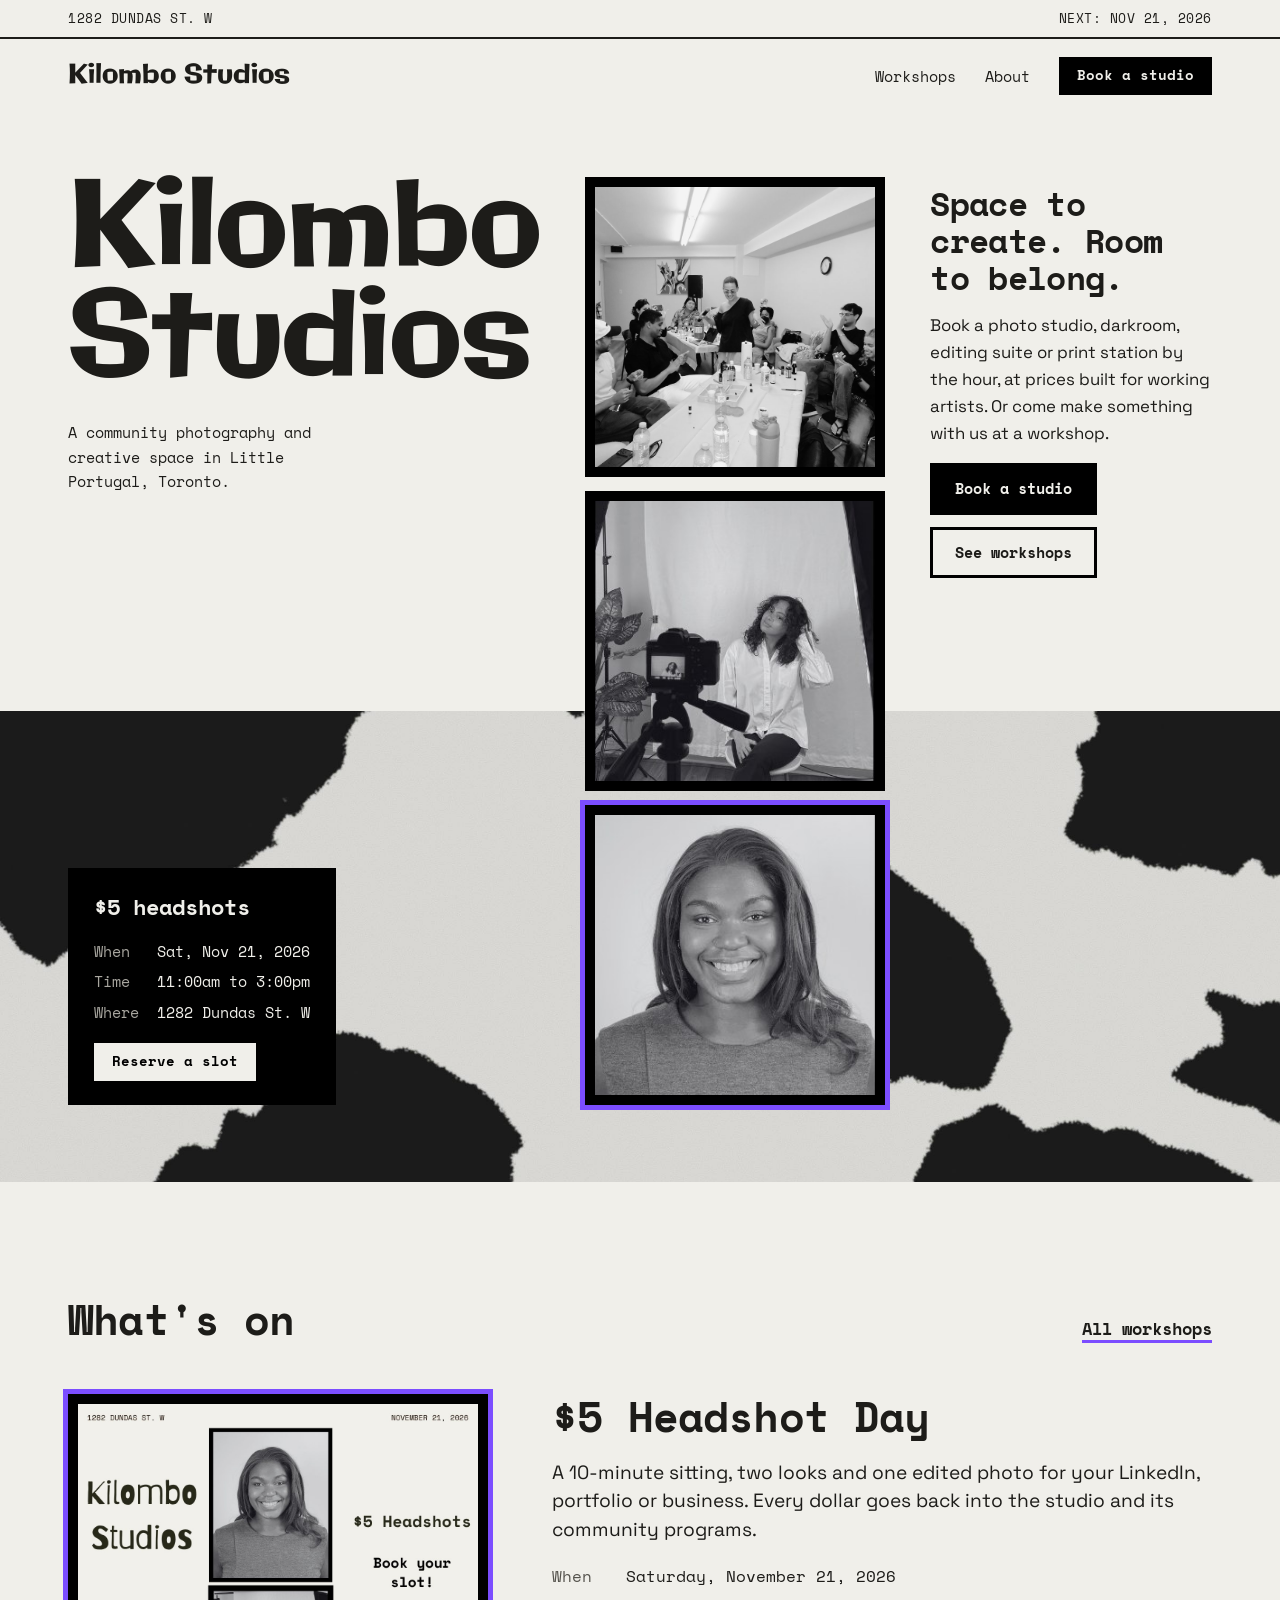
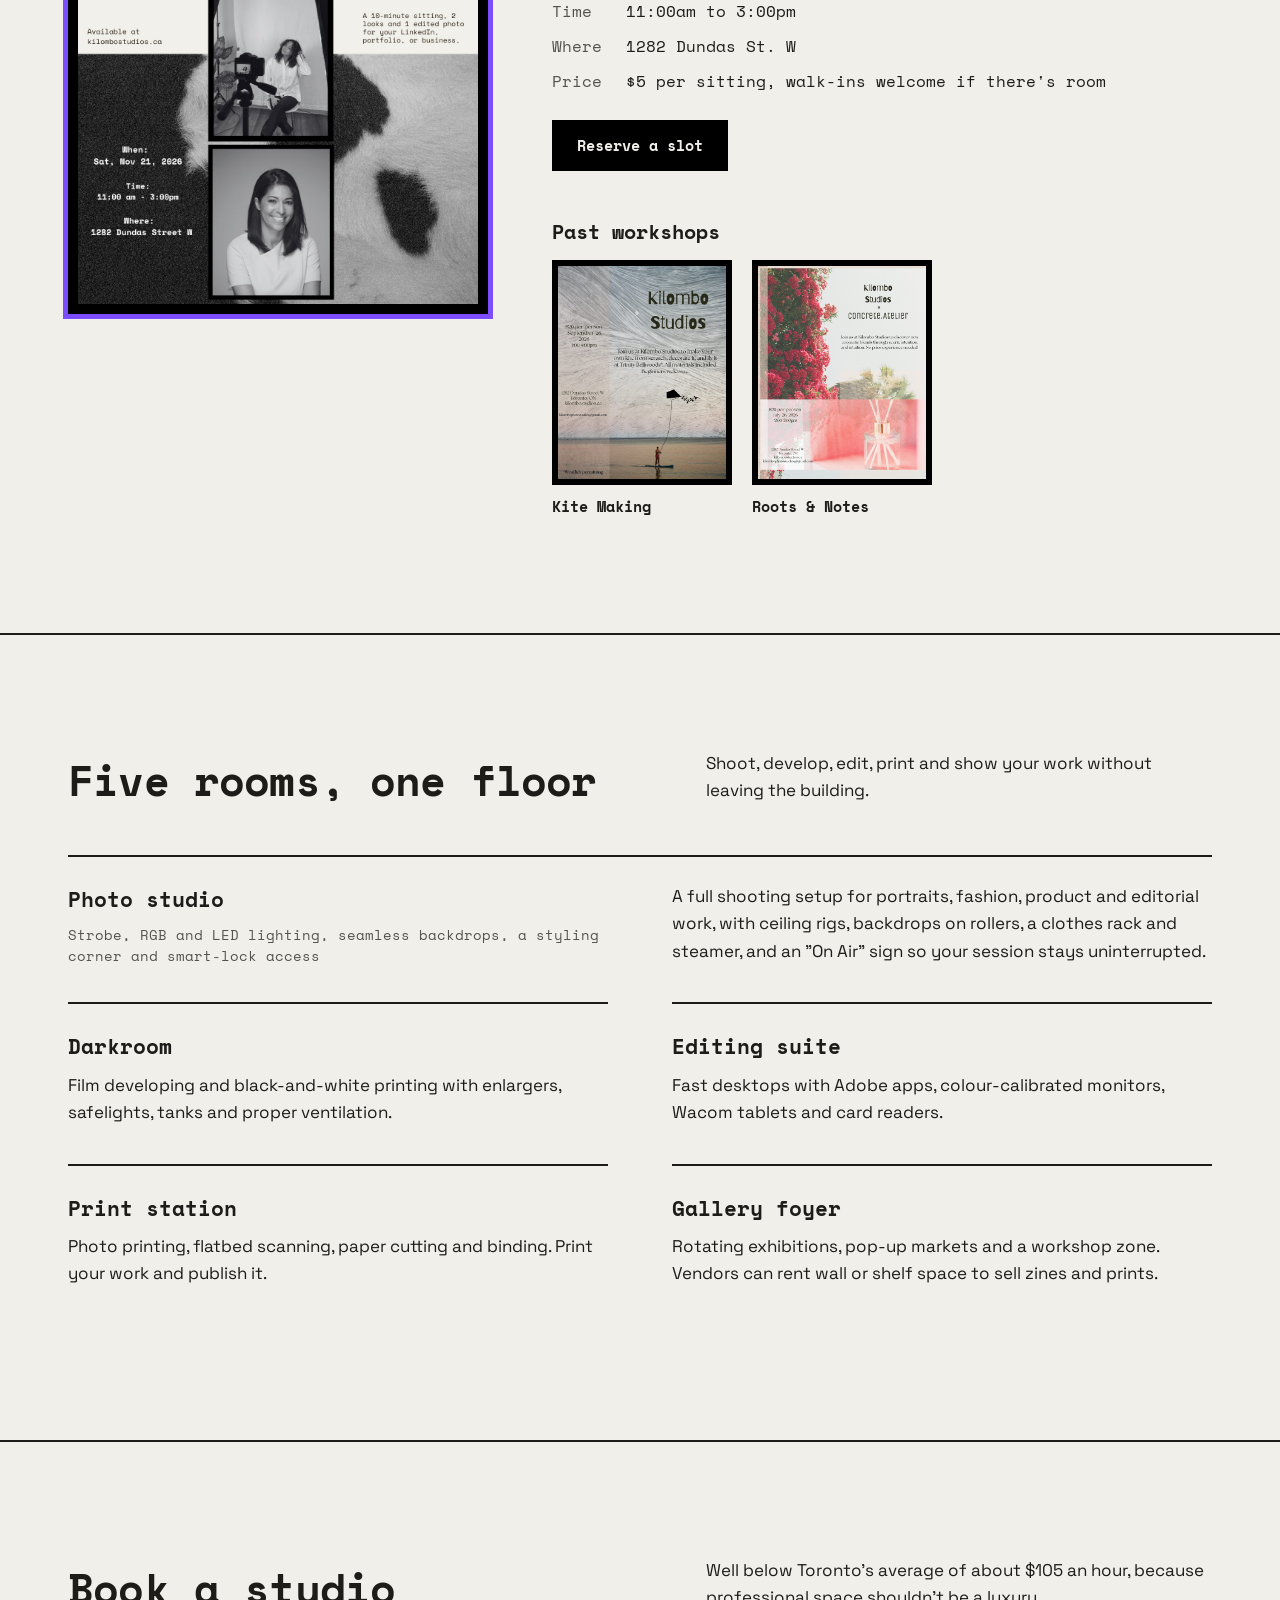
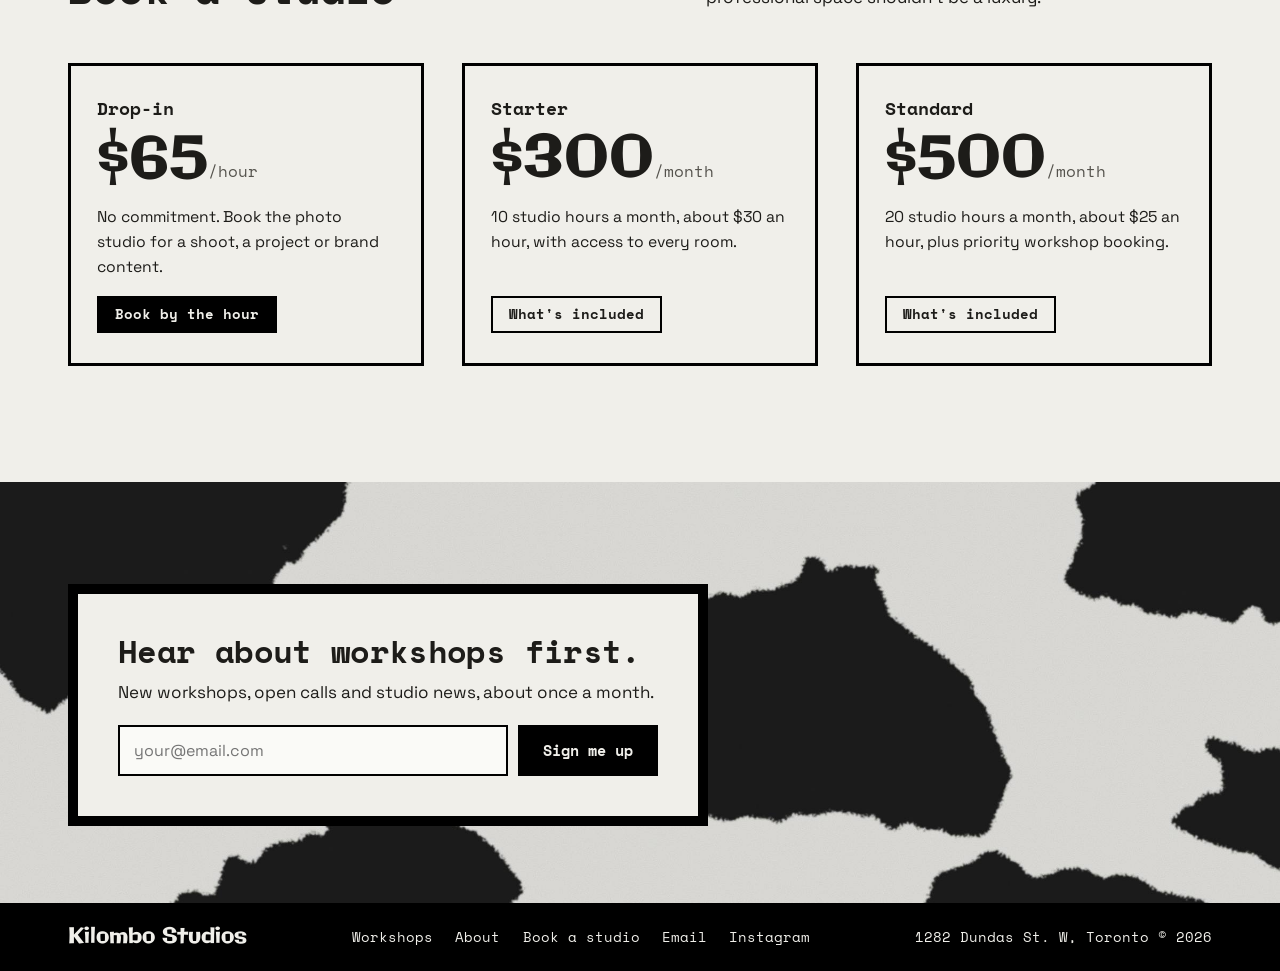
==== commit cb0a356a: "Remove second headshot; use workshop photo on About page Co-Authored-By: Claude Opus 5.5 <noreply@an" ====
--- a/index.html
+++ b/index.html
@@ -44,7 +44,6 @@
         <div class="strip" aria-label="Moments at Kilombo">
           <figure class="frame" style="margin:0"><img src="images/workshop-roots-and-notes.jpg" alt="Participants laughing and clapping around the blending table at a scent workshop in the studio" width="720" height="720" /></figure>
           <figure class="frame" style="margin:0"><img src="images/frame-2.jpg" alt="A sitter on a stool in front of a white backdrop, camera on a tripod in the foreground" width="310" height="390" /></figure>
-          <figure class="frame" style="margin:0"><img src="images/frame-3.jpg" alt="Smiling black-and-white studio headshot of a woman with shoulder-length dark hair" width="313" height="392" /></figure>
           <figure class="frame frame--now" style="margin:0"><img src="images/frame-1.jpg" alt="Smiling black-and-white studio headshot" width="310" height="392" /></figure>
         </div>
 
--- a/css/site.css
+++ b/css/site.css
@@ -326,7 +326,7 @@
   .hero-title, .hero-intro, .next-up { grid-column: 1; }
   .hero-title { grid-row: 1; }
   .hero-intro { grid-row: 2; }
-  .strip { grid-column: 1; grid-row: 3; grid-template-columns: repeat(2, 1fr); gap: 10px; margin-top: 2rem; --frame: 6px; }
+  .strip { grid-column: 1; grid-row: 3; grid-template-columns: repeat(3, 1fr); gap: 10px; margin-top: 2rem; --frame: 6px; }
   .strip .frame { padding: 6px; }
   .next-up { grid-row: 4; margin-top: 2rem; max-width: none; justify-self: stretch; }
   .feature, .story .wrap, .split, .page-head .wrap { grid-template-columns: 1fr; }
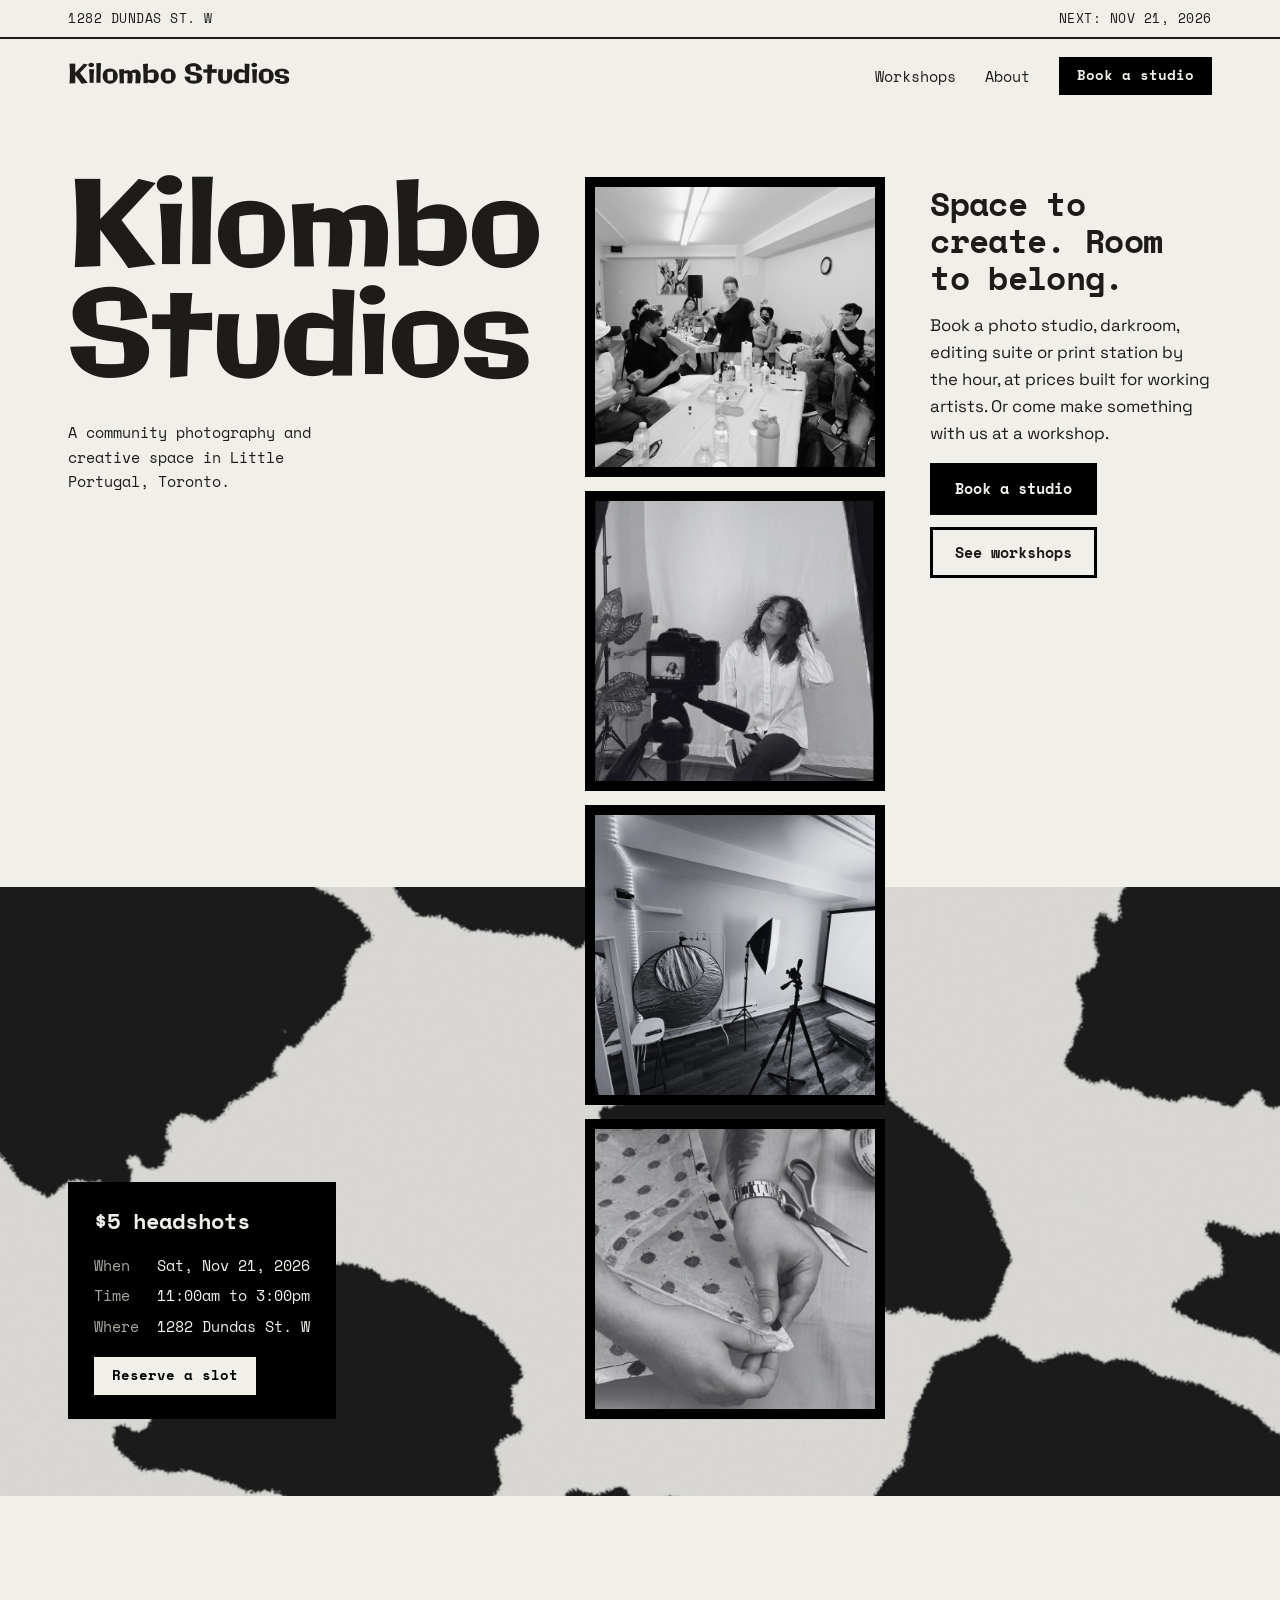
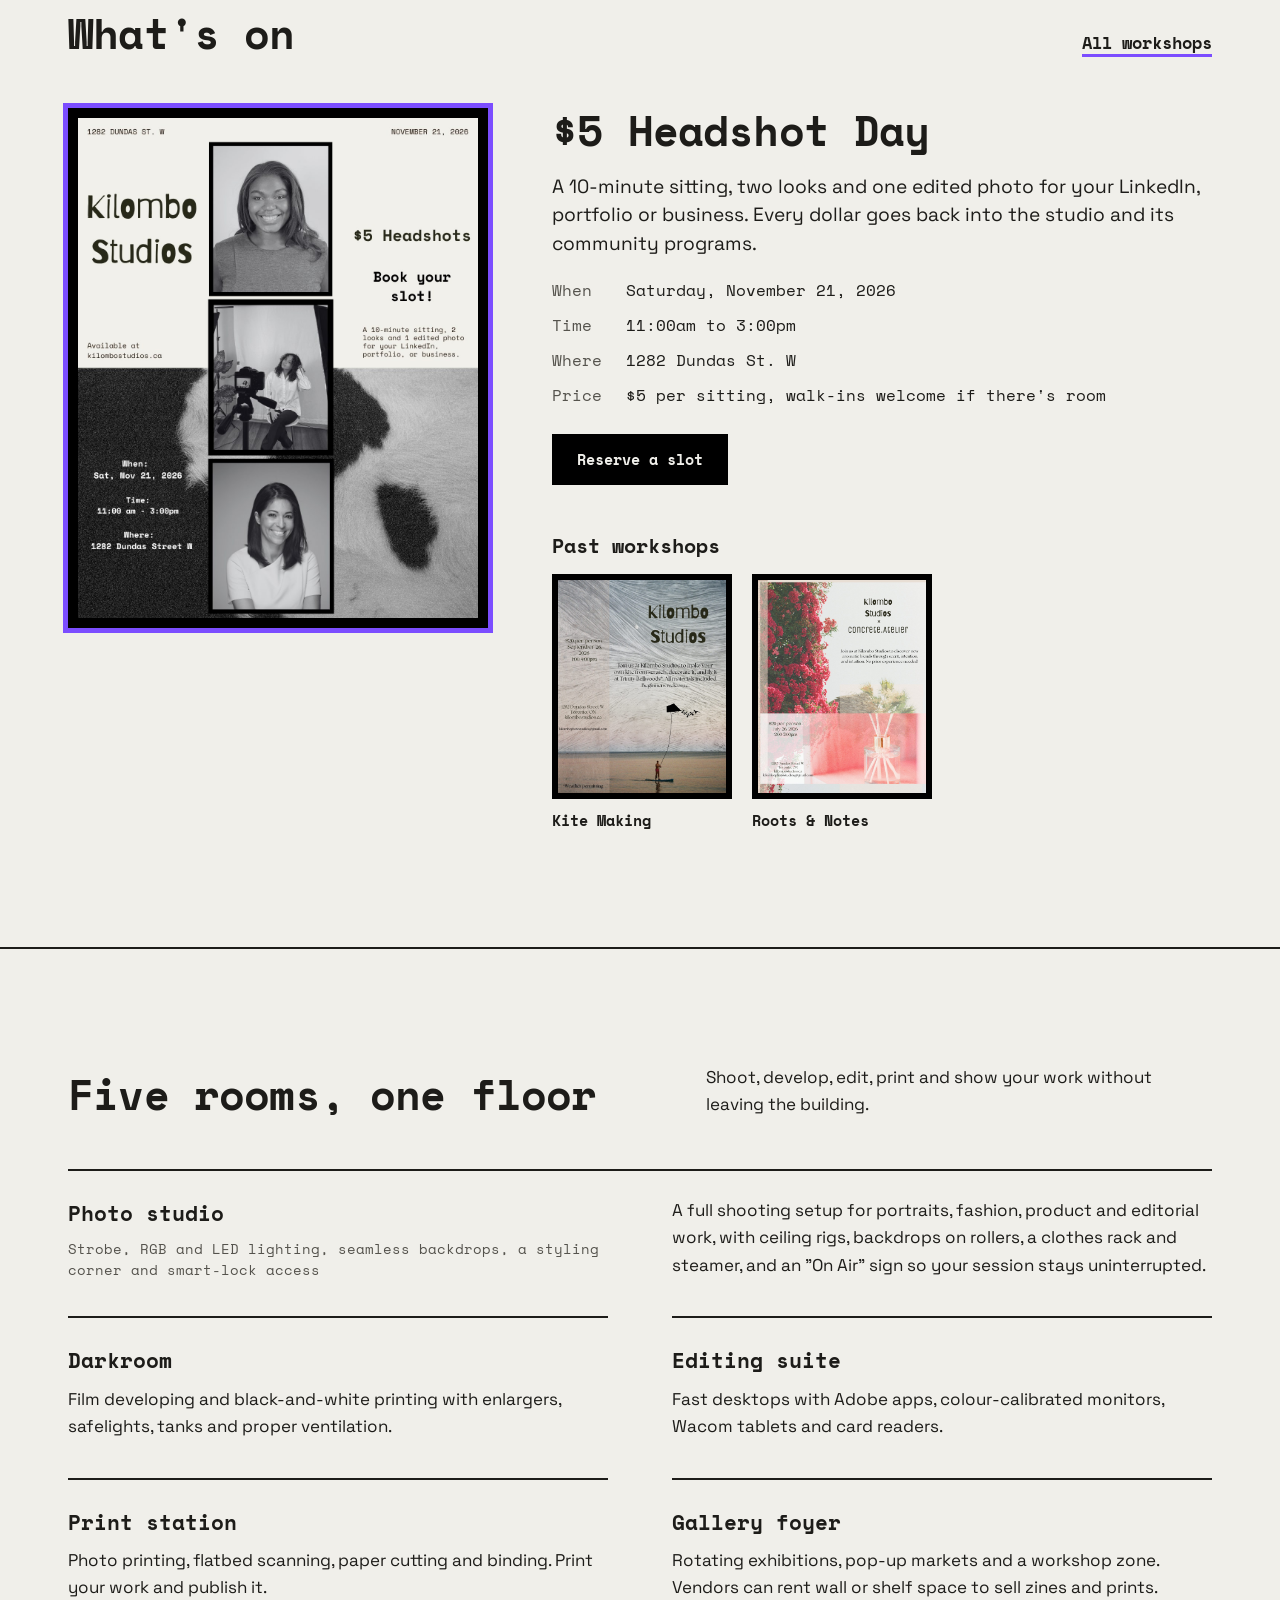
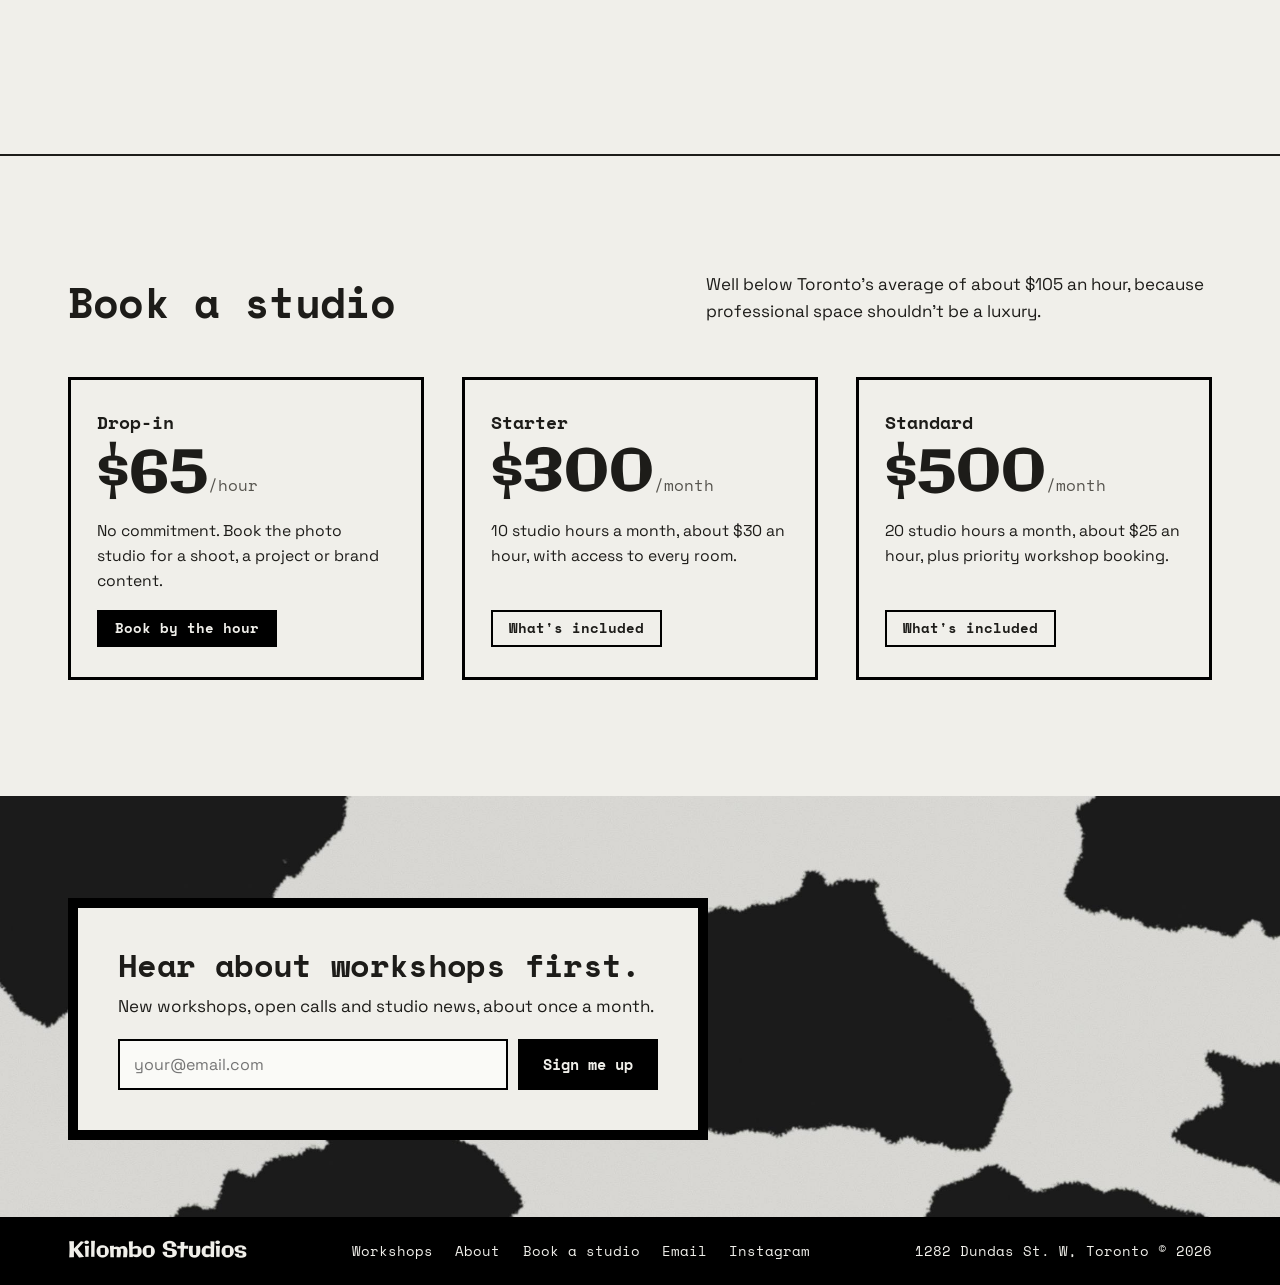
==== commit 095def35: "Homepage strip: replace last headshot with studio and kite-making photos Co-Authored-By: Claude Opus" ====
--- a/index.html
+++ b/index.html
@@ -44,7 +44,8 @@
         <div class="strip" aria-label="Moments at Kilombo">
           <figure class="frame" style="margin:0"><img src="images/workshop-roots-and-notes.jpg" alt="Participants laughing and clapping around the blending table at a scent workshop in the studio" width="720" height="720" /></figure>
           <figure class="frame" style="margin:0"><img src="images/frame-2.jpg" alt="A sitter on a stool in front of a white backdrop, camera on a tripod in the foreground" width="310" height="390" /></figure>
-          <figure class="frame frame--now" style="margin:0"><img src="images/frame-1.jpg" alt="Smiling black-and-white studio headshot" width="310" height="392" /></figure>
+          <figure class="frame" style="margin:0"><img src="images/studio-room.jpg" alt="The photo studio: softbox light, reflector on a clothing rack, tripod, mirror and a bench in front of a pull-down screen" width="720" height="720" /></figure>
+          <figure class="frame" style="margin:0"><img src="images/workshop-kite-making.jpg" alt="Hands taping the edge of a patterned paper kite, scissors and tape on the table" width="720" height="720" /></figure>
         </div>
 
         <div class="hero-intro">
--- a/css/site.css
+++ b/css/site.css
@@ -326,7 +326,7 @@
   .hero-title, .hero-intro, .next-up { grid-column: 1; }
   .hero-title { grid-row: 1; }
   .hero-intro { grid-row: 2; }
-  .strip { grid-column: 1; grid-row: 3; grid-template-columns: repeat(3, 1fr); gap: 10px; margin-top: 2rem; --frame: 6px; }
+  .strip { grid-column: 1; grid-row: 3; grid-template-columns: repeat(2, 1fr); gap: 10px; margin-top: 2rem; --frame: 6px; }
   .strip .frame { padding: 6px; }
   .next-up { grid-row: 4; margin-top: 2rem; max-width: none; justify-self: stretch; }
   .feature, .story .wrap, .split, .page-head .wrap { grid-template-columns: 1fr; }
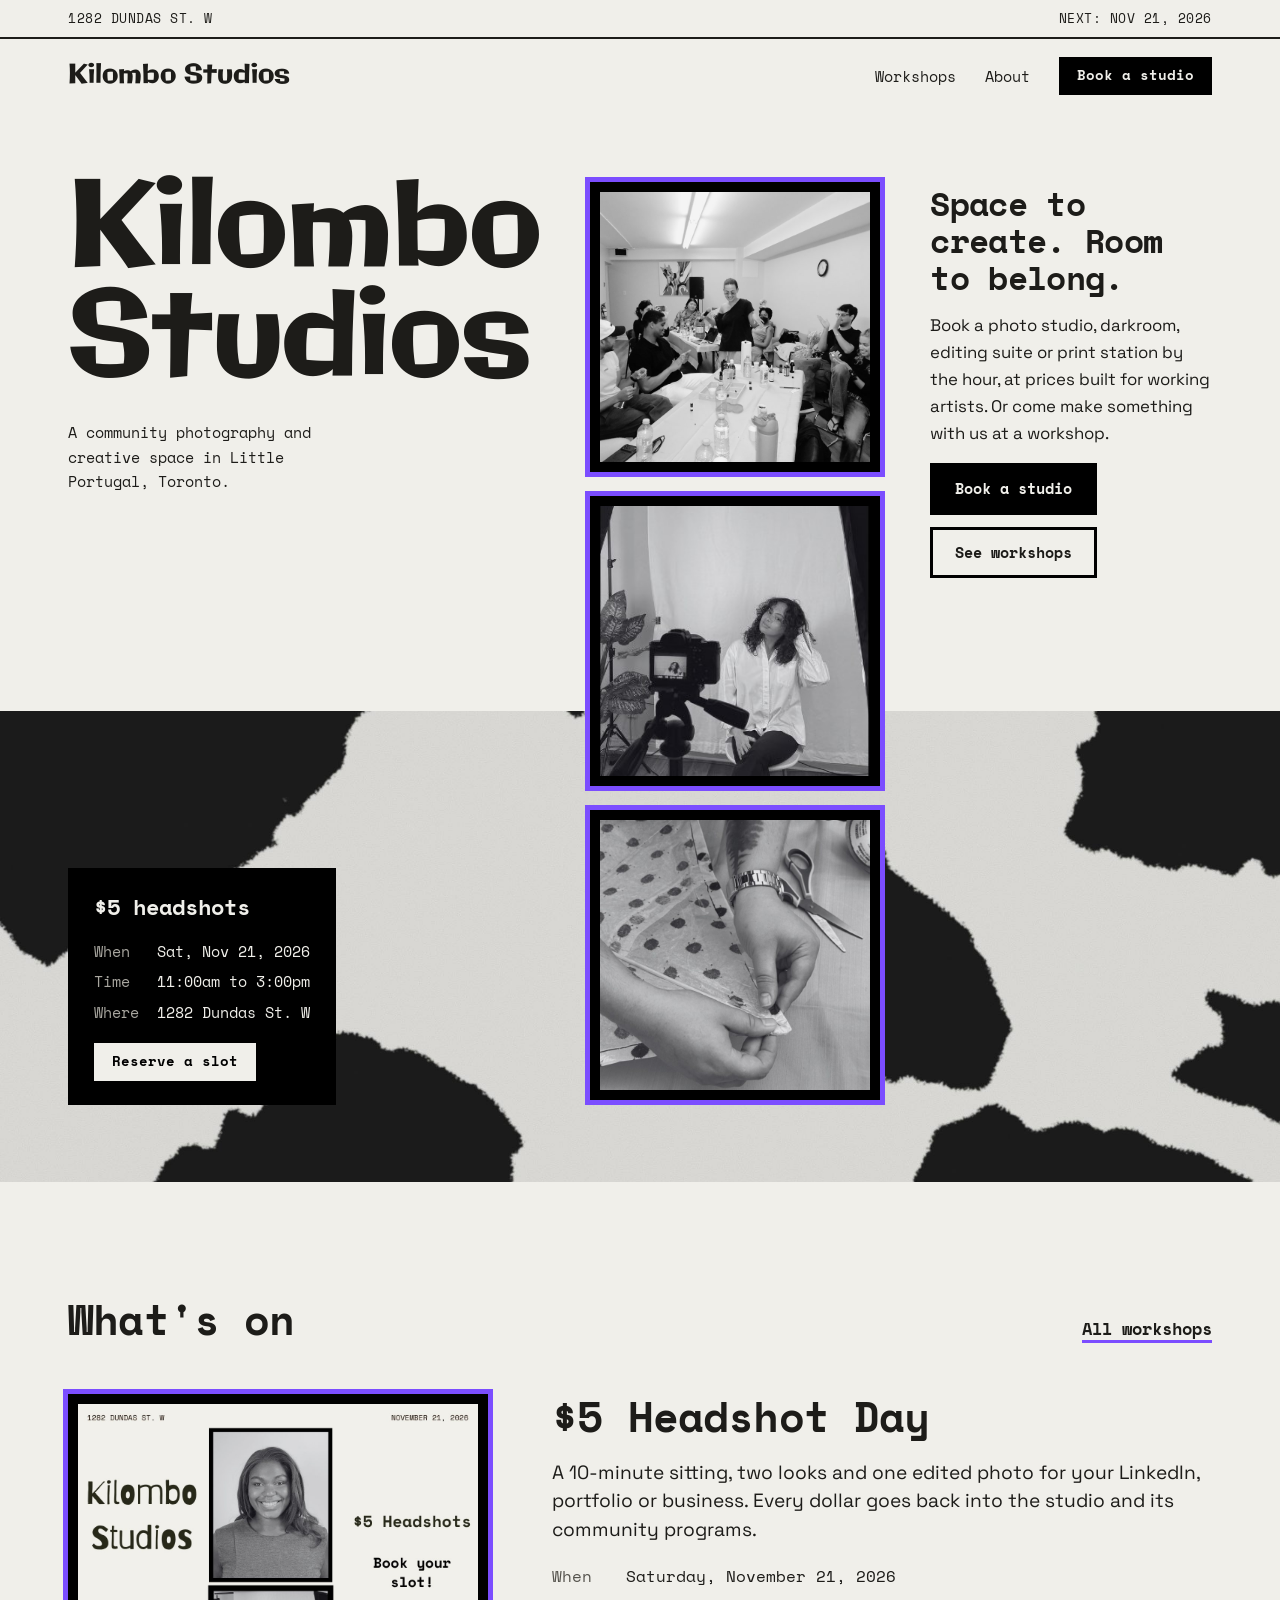
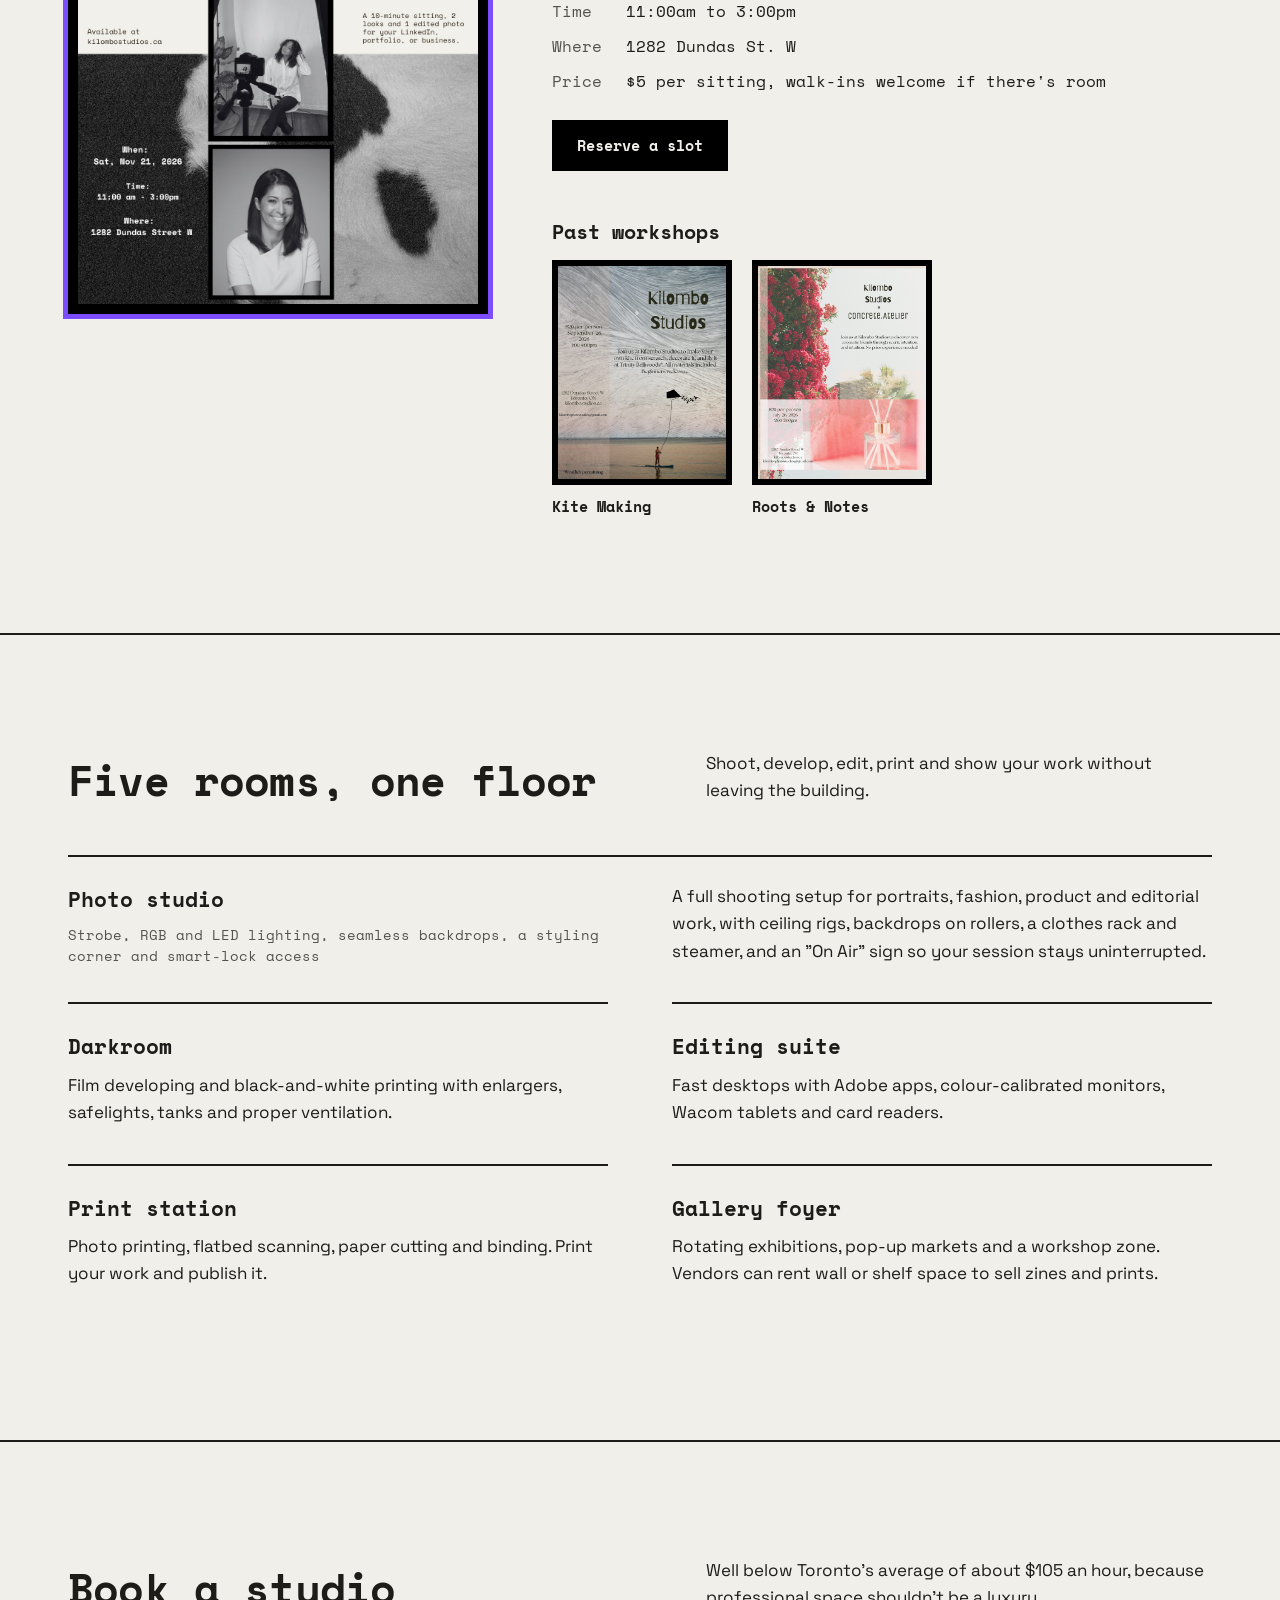
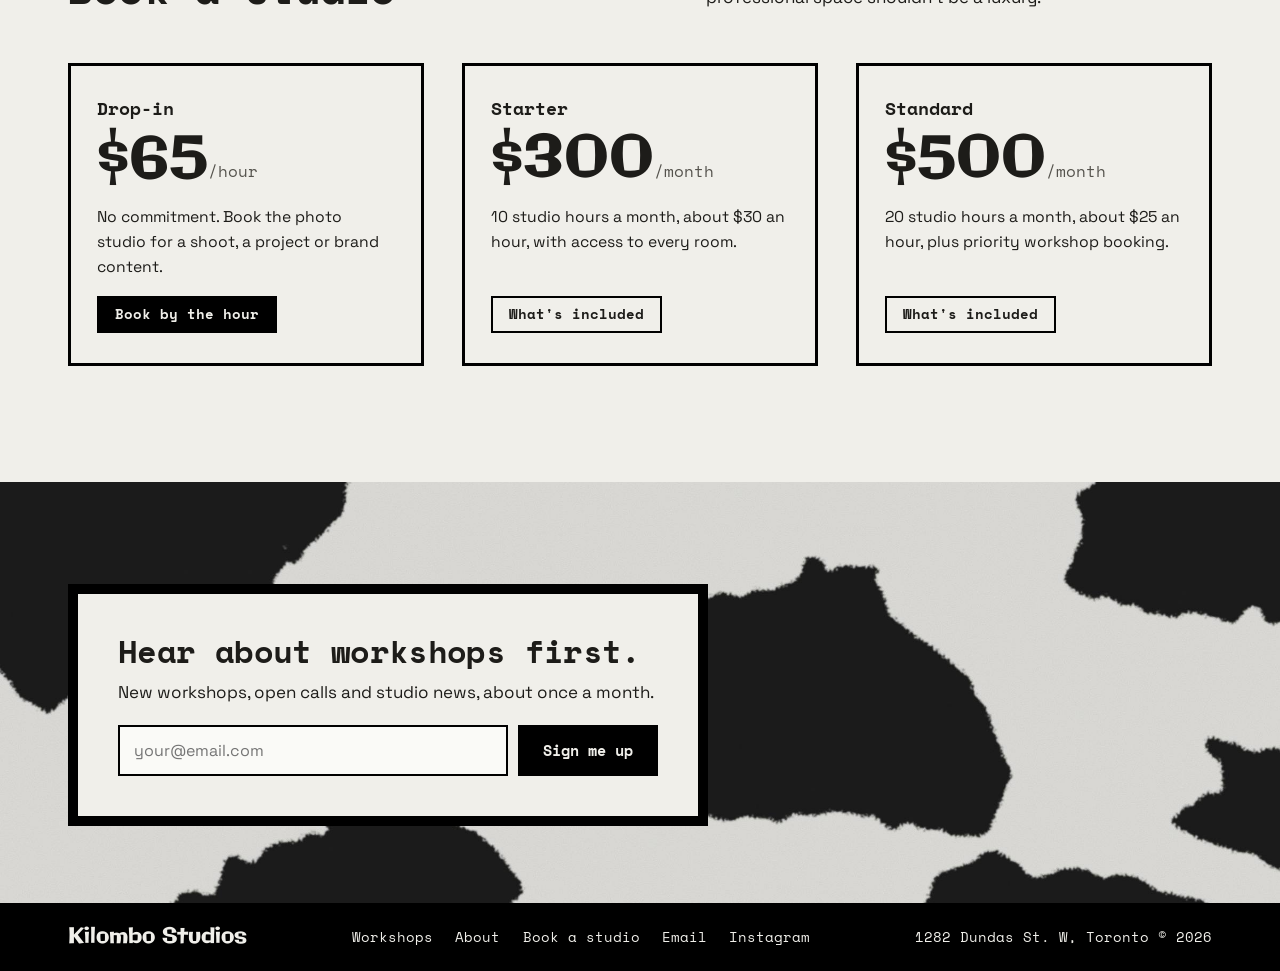
==== commit d5d7967c: "Remove studio room photo from homepage strip Co-Authored-By: Claude Opus 5.5 <noreply@anthropic.com>" ====
--- a/index.html
+++ b/index.html
@@ -44,7 +44,6 @@
         <div class="strip" aria-label="Moments at Kilombo">
           <figure class="frame" style="margin:0"><img src="images/workshop-roots-and-notes.jpg" alt="Participants laughing and clapping around the blending table at a scent workshop in the studio" width="720" height="720" /></figure>
           <figure class="frame" style="margin:0"><img src="images/frame-2.jpg" alt="A sitter on a stool in front of a white backdrop, camera on a tripod in the foreground" width="310" height="390" /></figure>
-          <figure class="frame" style="margin:0"><img src="images/studio-room.jpg" alt="The photo studio: softbox light, reflector on a clothing rack, tripod, mirror and a bench in front of a pull-down screen" width="720" height="720" /></figure>
           <figure class="frame" style="margin:0"><img src="images/workshop-kite-making.jpg" alt="Hands taping the edge of a patterned paper kite, scissors and tape on the table" width="720" height="720" /></figure>
         </div>
 
--- a/css/site.css
+++ b/css/site.css
@@ -138,7 +138,8 @@
 .hero-title h1 { font-size: clamp(4.2rem, 9.4vw, 8.6rem); }
 .hero-title p { margin-top: 1.4rem; font-family: var(--mono); font-size: 0.95rem; max-width: 30ch; }
 
-.strip { grid-column: 2; grid-row: 1 / span 2; display: grid; gap: 14px; align-content: start; }
+.strip { grid-column: 2; grid-row: 1 / span 2; display: grid; gap: 24px; align-content: start; padding: 5px; }
+.strip .frame { box-shadow: 0 0 0 5px var(--violet); }
 .strip .frame { aspect-ratio: 1 / 1; }
 
 .hero-intro { grid-column: 3; grid-row: 1; align-self: start; padding-top: 0.6rem; }
@@ -326,8 +327,8 @@
   .hero-title, .hero-intro, .next-up { grid-column: 1; }
   .hero-title { grid-row: 1; }
   .hero-intro { grid-row: 2; }
-  .strip { grid-column: 1; grid-row: 3; grid-template-columns: repeat(2, 1fr); gap: 10px; margin-top: 2rem; --frame: 6px; }
-  .strip .frame { padding: 6px; }
+  .strip { grid-column: 1; grid-row: 3; grid-template-columns: repeat(3, 1fr); gap: 16px; margin-top: 2rem; --frame: 6px; }
+  .strip .frame { padding: 6px; box-shadow: 0 0 0 4px var(--violet); }
   .next-up { grid-row: 4; margin-top: 2rem; max-width: none; justify-self: stretch; }
   .feature, .story .wrap, .split, .page-head .wrap { grid-template-columns: 1fr; }
   .feature .frame { max-width: 360px; }
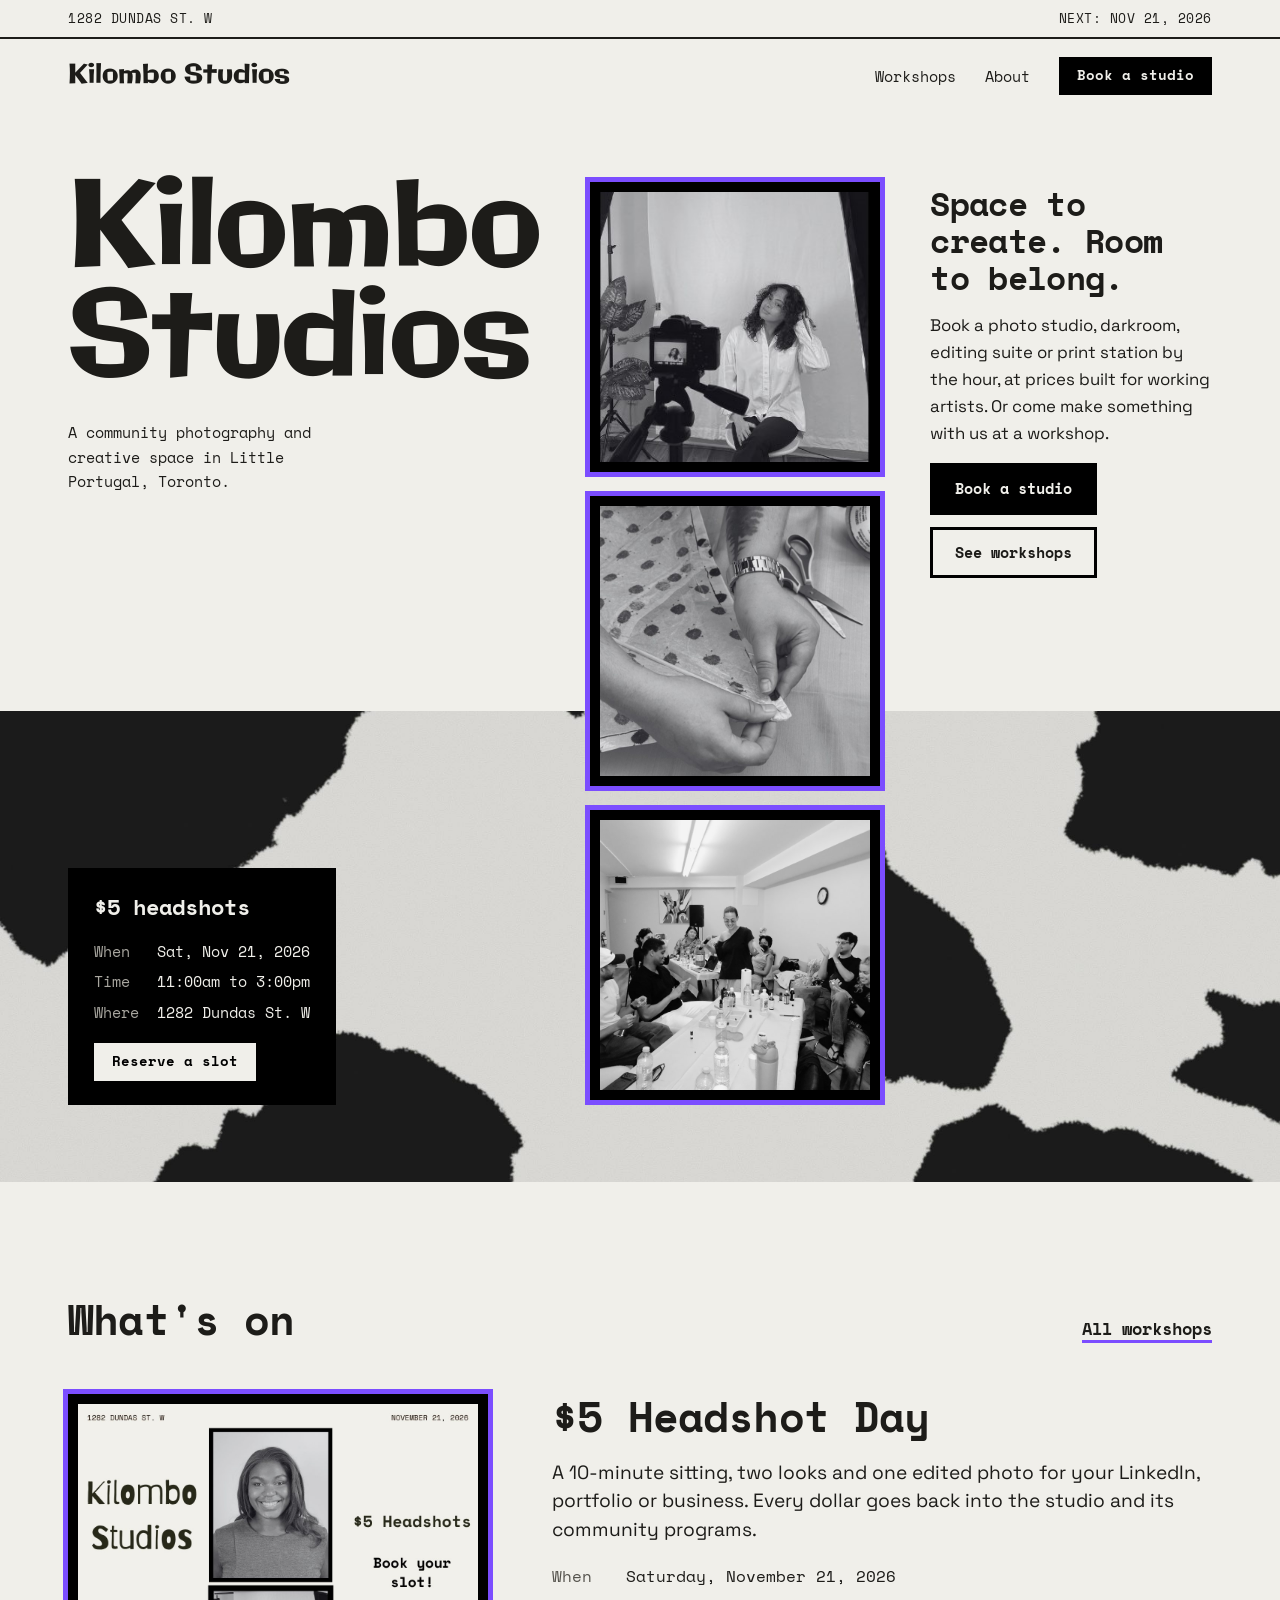
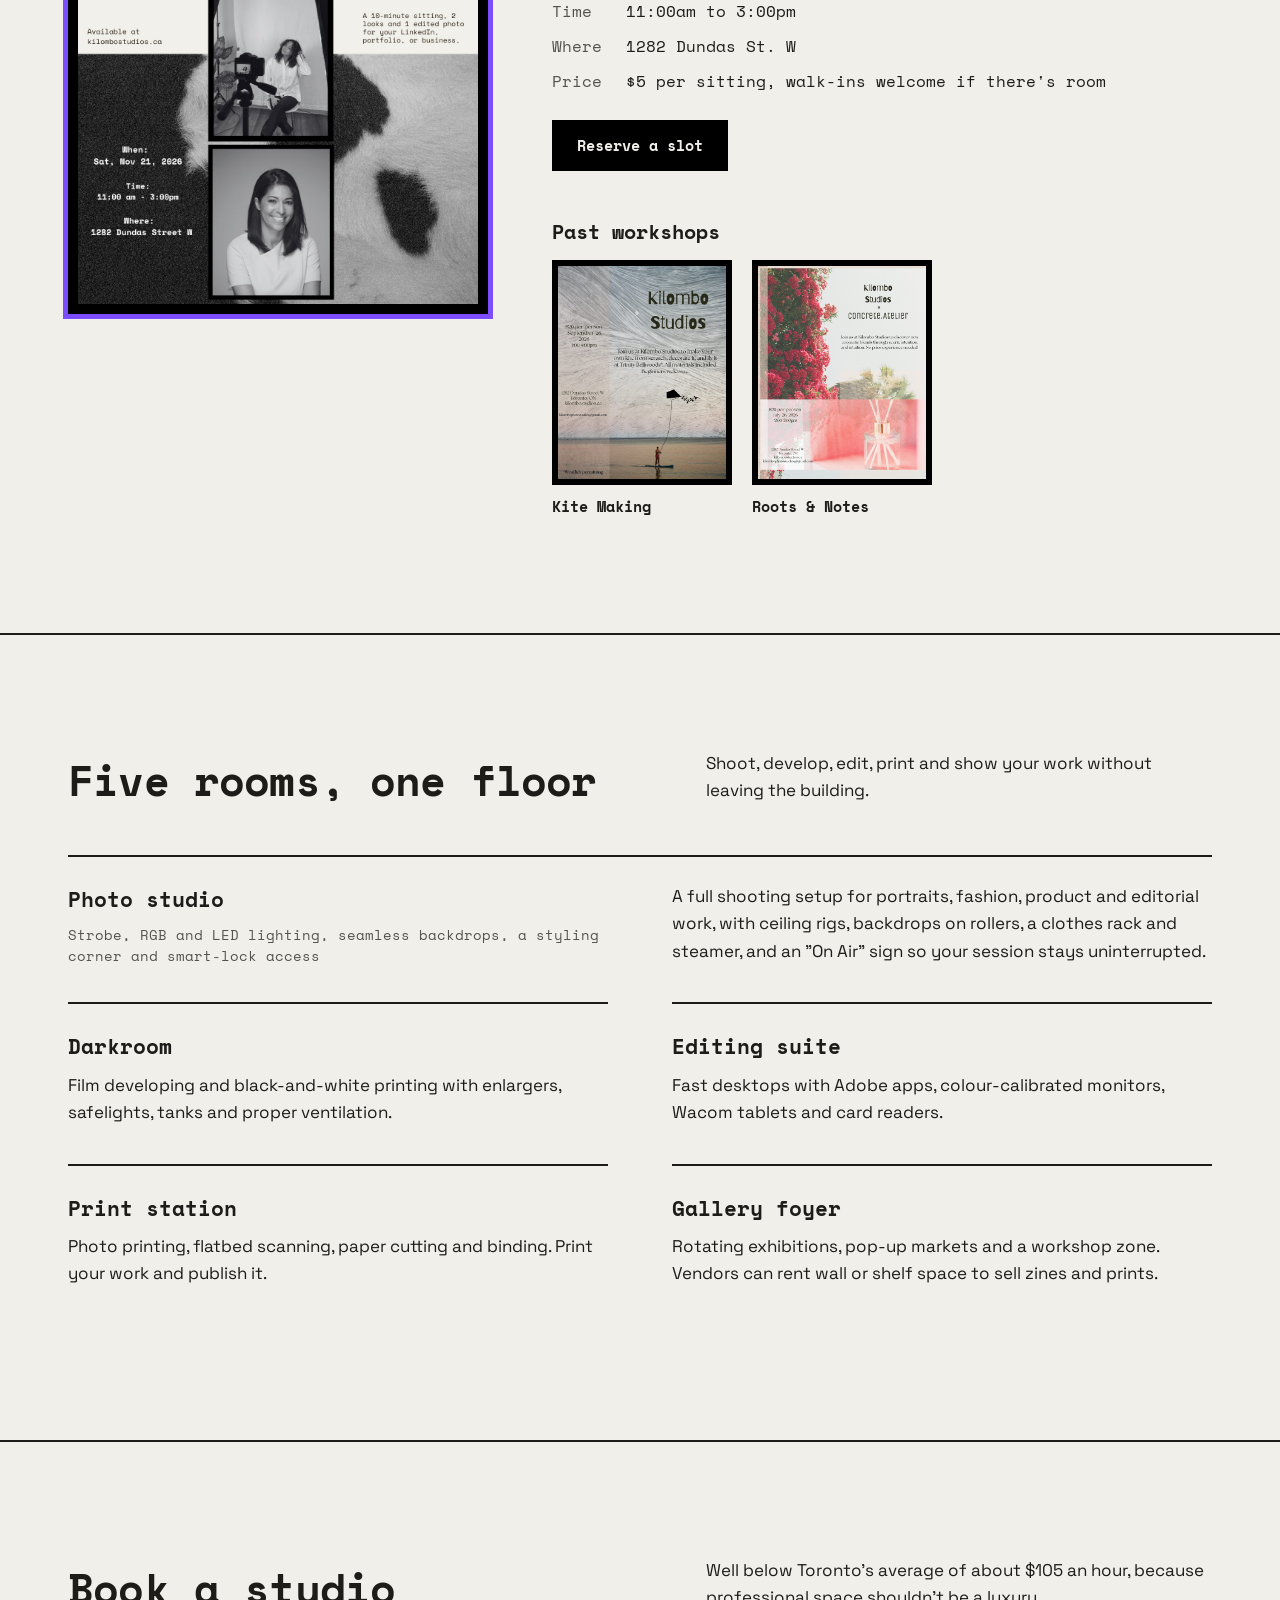
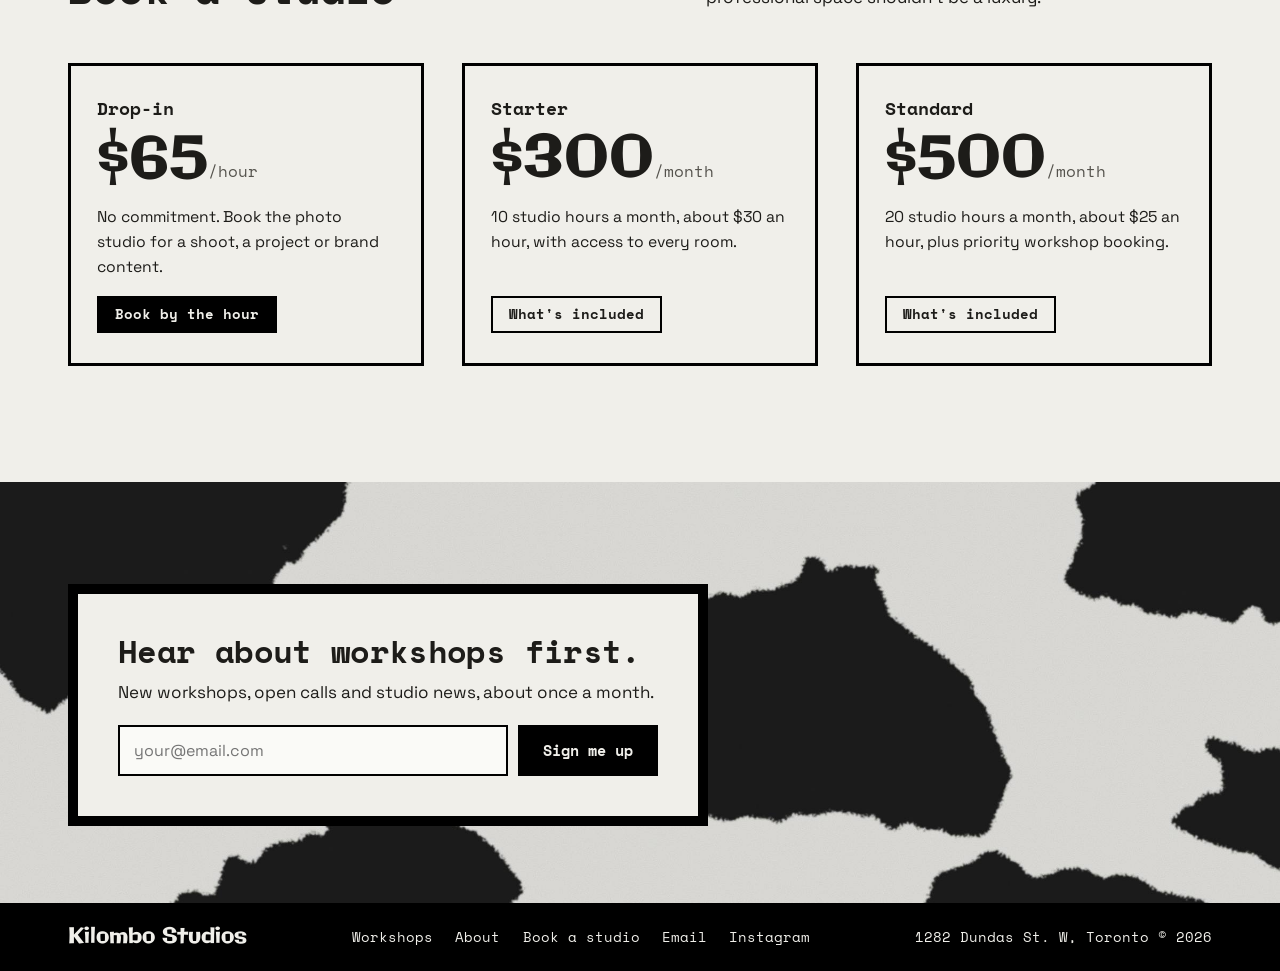
==== commit 8ac93386: "Reorder homepage strip: camera setup, kite making, workshop Co-Authored-By: Claude Opus 5.5 <noreply" ====
--- a/index.html
+++ b/index.html
@@ -42,9 +42,9 @@
         </div>
 
         <div class="strip" aria-label="Moments at Kilombo">
-          <figure class="frame" style="margin:0"><img src="images/workshop-roots-and-notes.jpg" alt="Participants laughing and clapping around the blending table at a scent workshop in the studio" width="720" height="720" /></figure>
           <figure class="frame" style="margin:0"><img src="images/frame-2.jpg" alt="A sitter on a stool in front of a white backdrop, camera on a tripod in the foreground" width="310" height="390" /></figure>
           <figure class="frame" style="margin:0"><img src="images/workshop-kite-making.jpg" alt="Hands taping the edge of a patterned paper kite, scissors and tape on the table" width="720" height="720" /></figure>
+          <figure class="frame" style="margin:0"><img src="images/workshop-roots-and-notes.jpg" alt="Participants laughing and clapping around the blending table at a scent workshop in the studio" width="720" height="720" /></figure>
         </div>
 
         <div class="hero-intro">
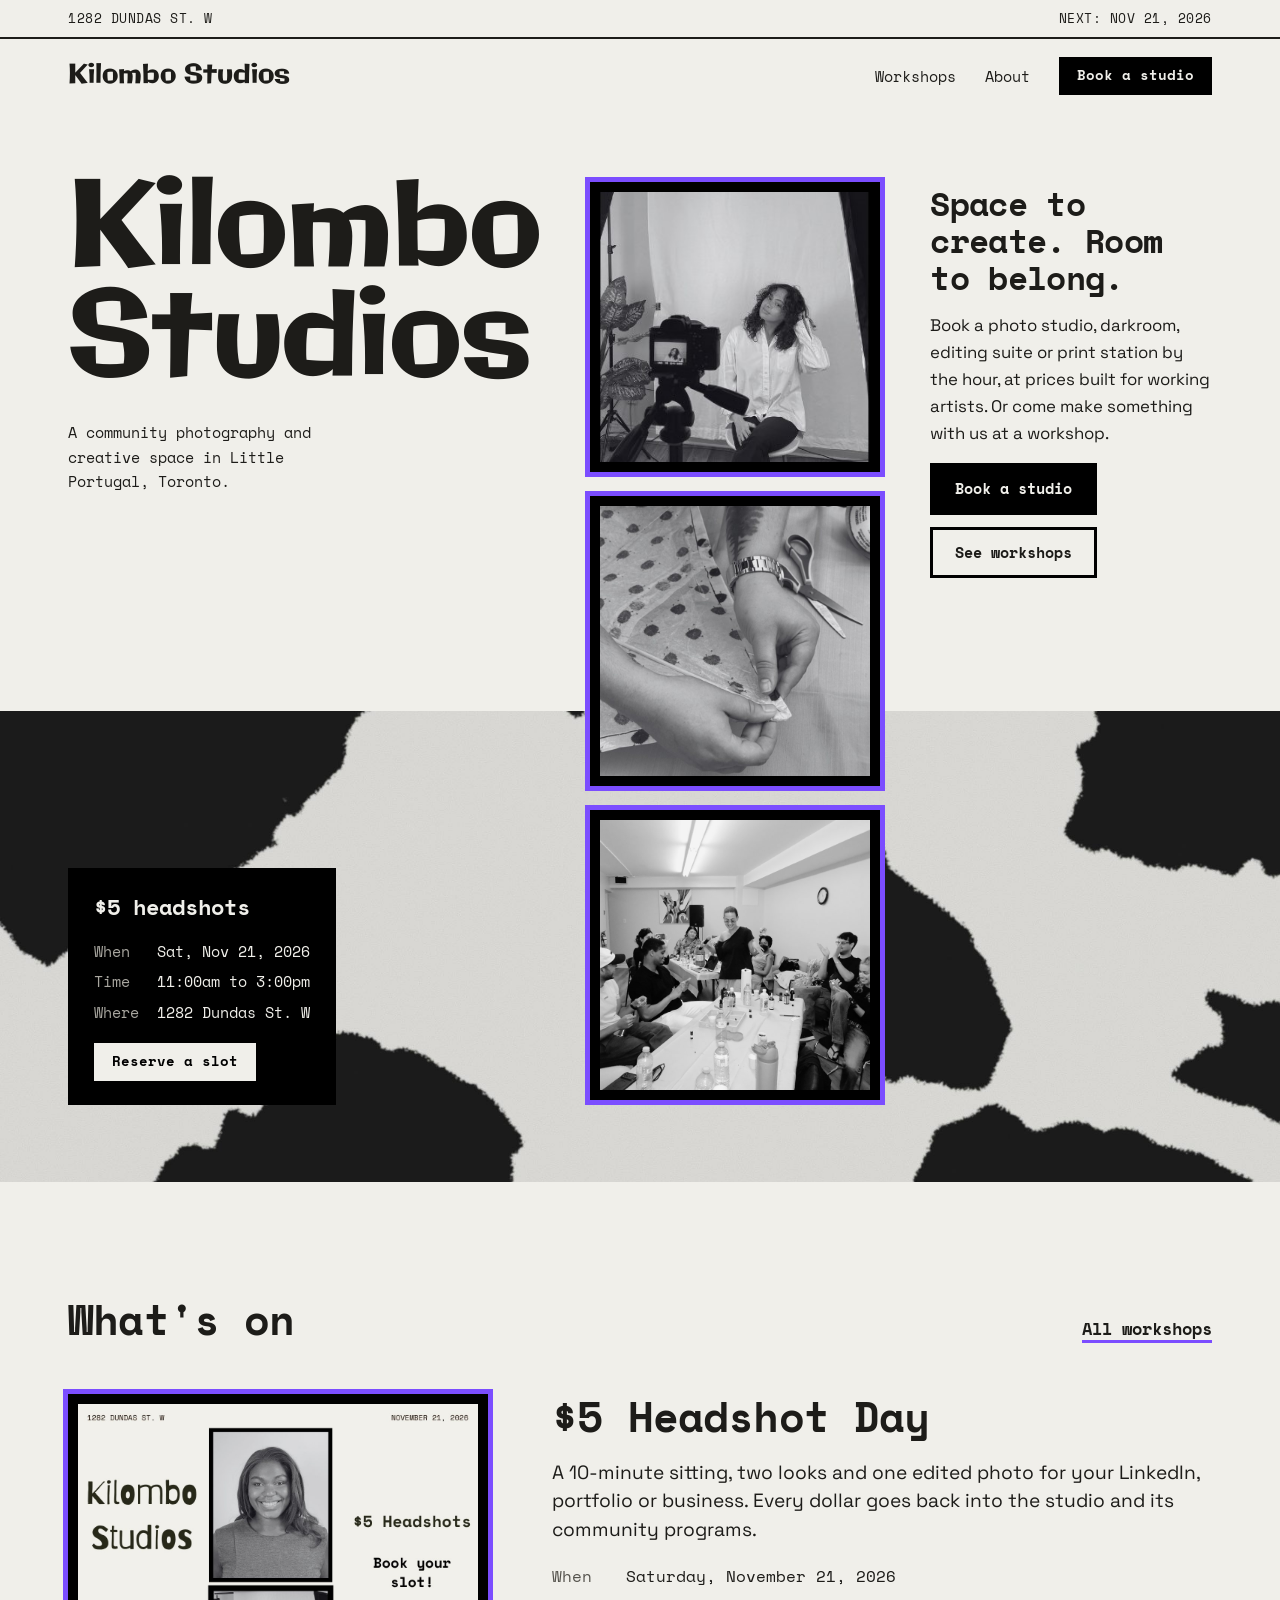
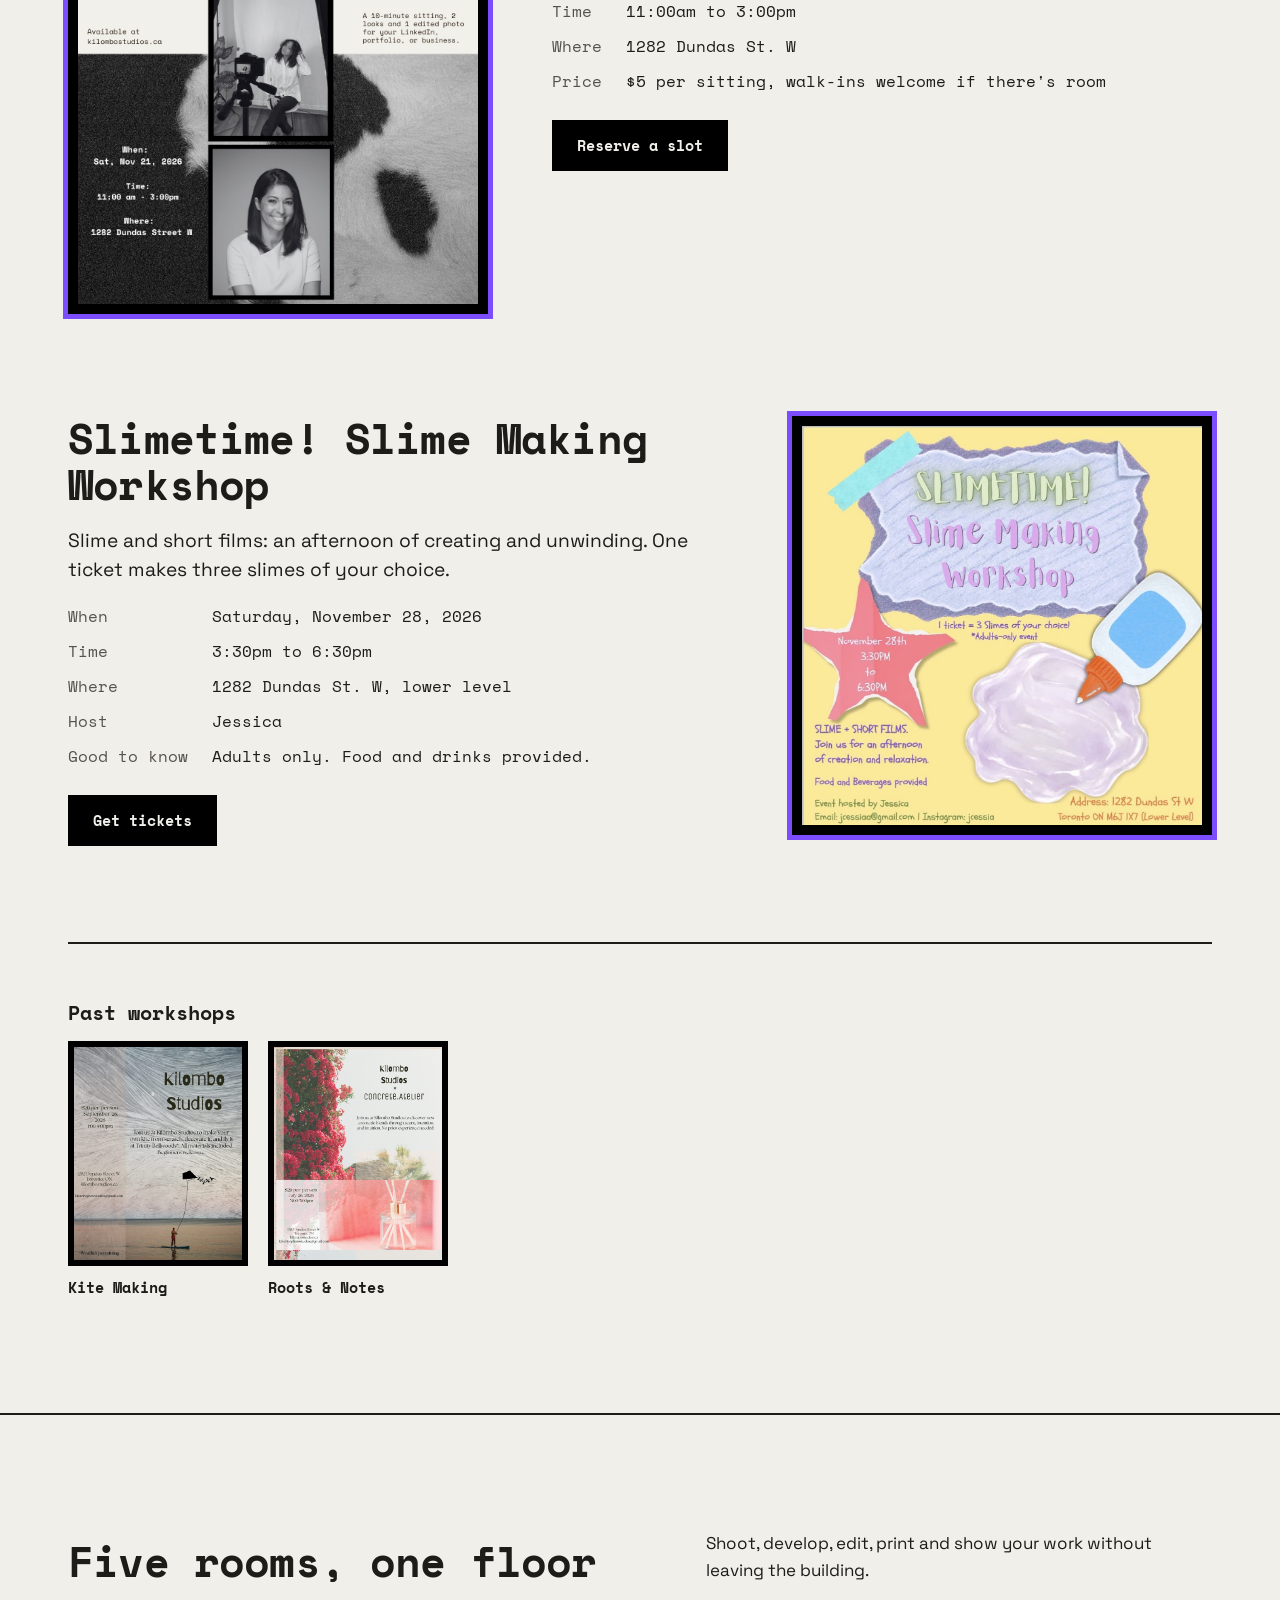
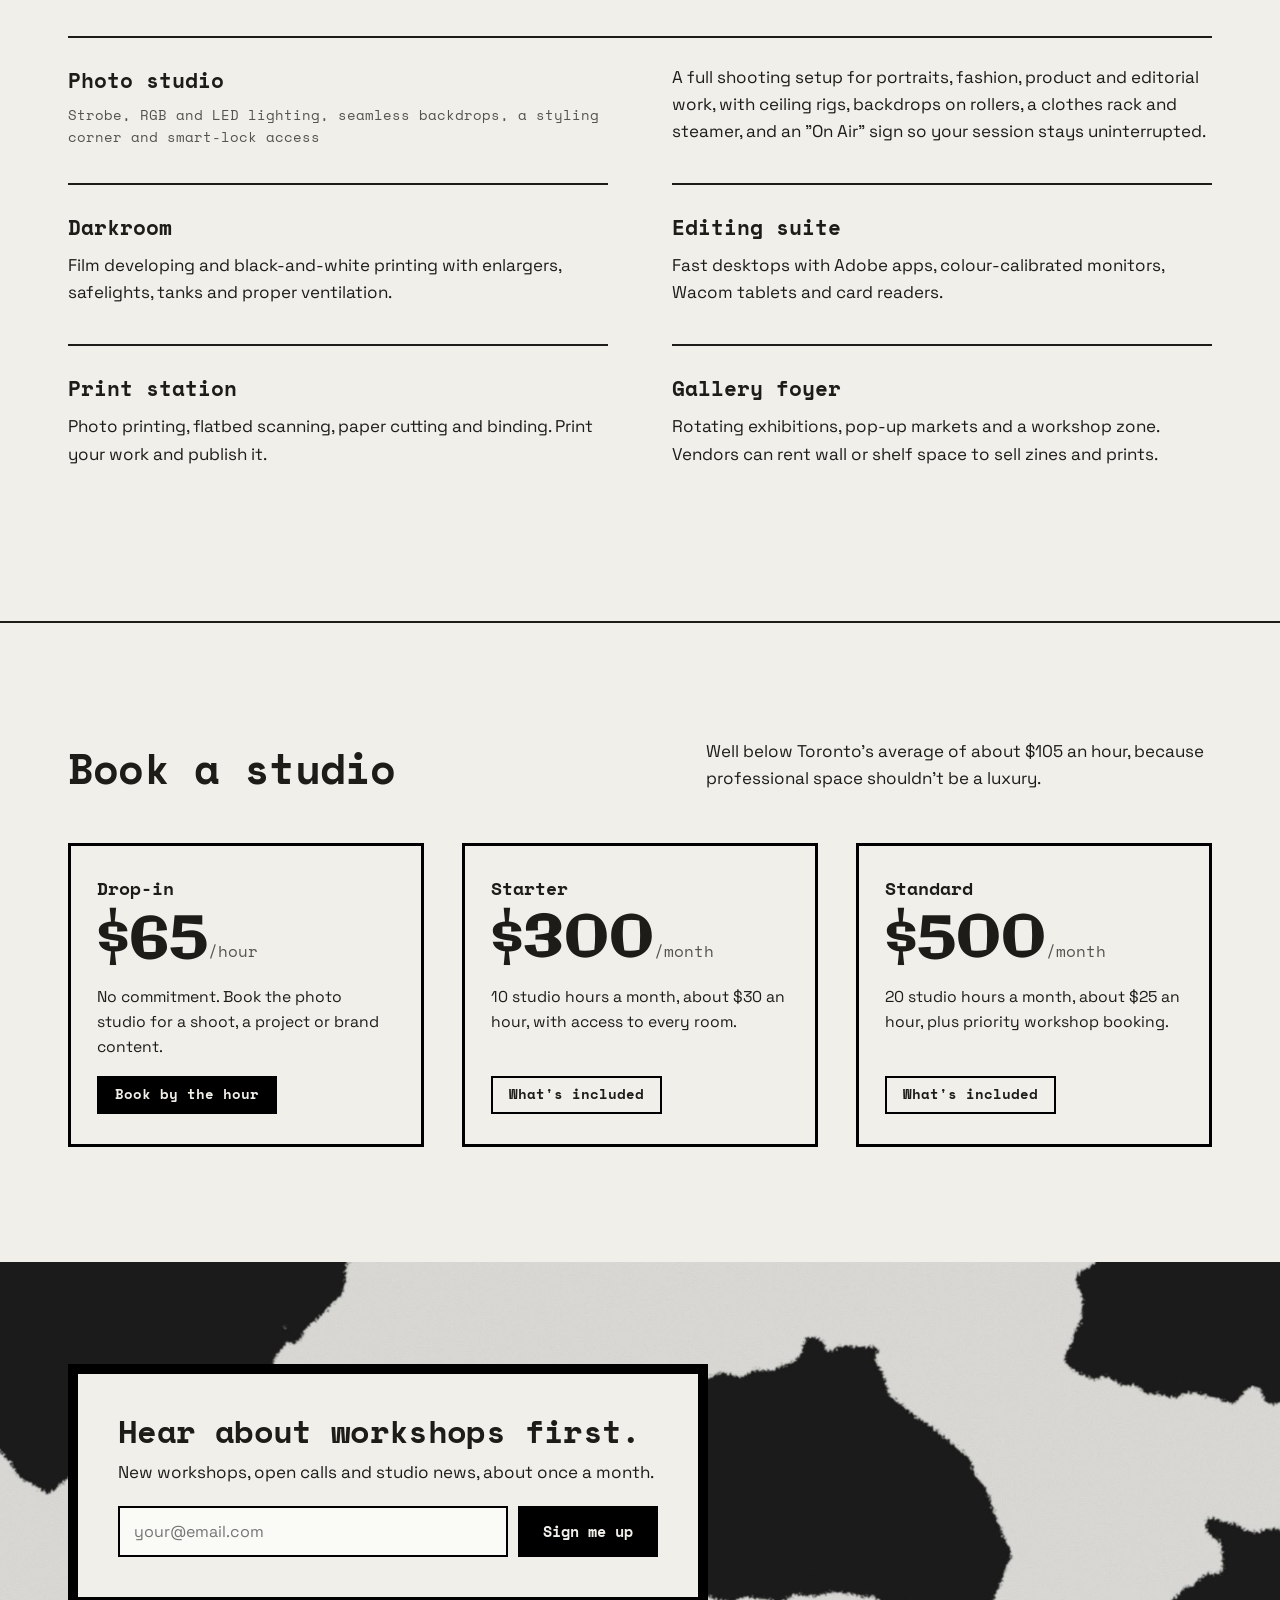
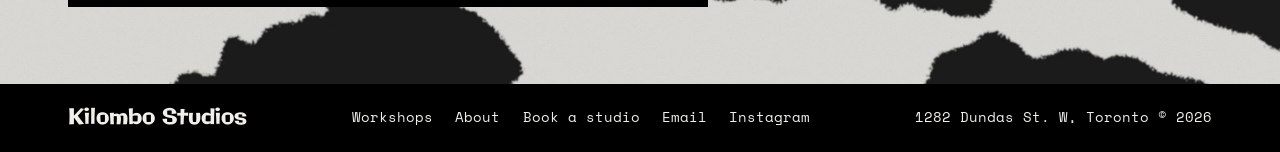
==== commit 902aaf38: "Add Slimetime slime making workshop (Nov 28) to What's on and Coming up Co-Authored-By: Claude Opus " ====
--- a/index.html
+++ b/index.html
@@ -89,9 +89,30 @@
               <dt>Price</dt><dd>$5 per sitting, walk-ins welcome if there's room</dd>
             </dl>
             <a class="btn" href="https://www.eventbrite.ca/e/2004500255223?aff=website" target="_blank" rel="noopener">Reserve a slot</a>
+          </div>
+        </div>
 
-            <h3 class="h3 teasers-title">Past workshops</h3>
-            <div class="teasers">
+        <div class="feature feature--reverse feature--next">
+          <a class="frame frame--now" href="images/slimetime-poster.jpg" target="_blank" rel="noopener" aria-label="Open the Slimetime poster">
+            <img src="images/slimetime-poster.jpg" alt="Slimetime! Slime Making Workshop poster: November 28, 3:30 to 6:30pm, adults only, one ticket makes three slimes, slime and short films, food and beverages provided, hosted by Jessica, 1282 Dundas St W, lower level" width="1179" height="1175" loading="lazy" />
+          </a>
+          <div class="feature-body">
+            <h3 class="h2">Slimetime! Slime Making Workshop</h3>
+            <p class="lead">Slime and short films: an afternoon of creating and unwinding. One ticket makes three slimes of your choice.</p>
+            <dl class="facts">
+              <dt>When</dt><dd>Saturday, November 28, 2026</dd>
+              <dt>Time</dt><dd>3:30pm to 6:30pm</dd>
+              <dt>Where</dt><dd>1282 Dundas St. W, lower level</dd>
+              <dt>Host</dt><dd>Jessica</dd>
+              <dt>Good to know</dt><dd>Adults only. Food and drinks provided.</dd>
+            </dl>
+            <a class="btn" href="https://www.eventbrite.ca/e/slimetime-slime-making-workshop-tickets-2004419049334?aff=website" target="_blank" rel="noopener">Get tickets</a>
+          </div>
+        </div>
+
+        <div class="past-strip">
+          <h3 class="h3 teasers-title">Past workshops</h3>
+          <div class="teasers">
               <a class="teaser" href="workshops.html#kite-making">
                 <span class="frame"><img src="images/kite-making-poster.jpg" alt="" width="1080" height="1350" loading="lazy" /></span>
                 <span class="teaser-title">Kite Making</span>
@@ -100,7 +121,6 @@
                 <span class="frame"><img src="images/roots-and-notes-poster.jpg" alt="" width="1200" height="1553" loading="lazy" /></span>
                 <span class="teaser-title">Roots &amp; Notes</span>
               </a>
-            </div>
           </div>
         </div>
       </div>
--- a/css/site.css
+++ b/css/site.css
@@ -307,6 +307,14 @@
   .feature--reverse > .frame { order: 0; }
 }
 
+.feature--next { margin-top: clamp(56px, 8vw, 110px); }
+.past-strip { margin-top: clamp(56px, 8vw, 96px); padding-top: 8px; border-top: 2px solid var(--line); }
+.past-strip .teasers { grid-template-columns: repeat(auto-fill, minmax(150px, 180px)); }
+.next-up--page .up-item { padding: 16px 0; border-top: 1px solid #3A3934; }
+.next-up--page .up-item:last-child { padding-bottom: 0; }
+.next-up--page .up-item h3 { font: 700 1.05rem var(--mono); margin-bottom: 6px; }
+.next-up--page .up-item p { margin: 0 0 12px; }
+
 /* ── Responsive ──────────────────────────────────────────────────── */
 @media (max-width: 1000px) {
   .hero .wrap { grid-template-columns: 1fr minmax(200px, 260px); }
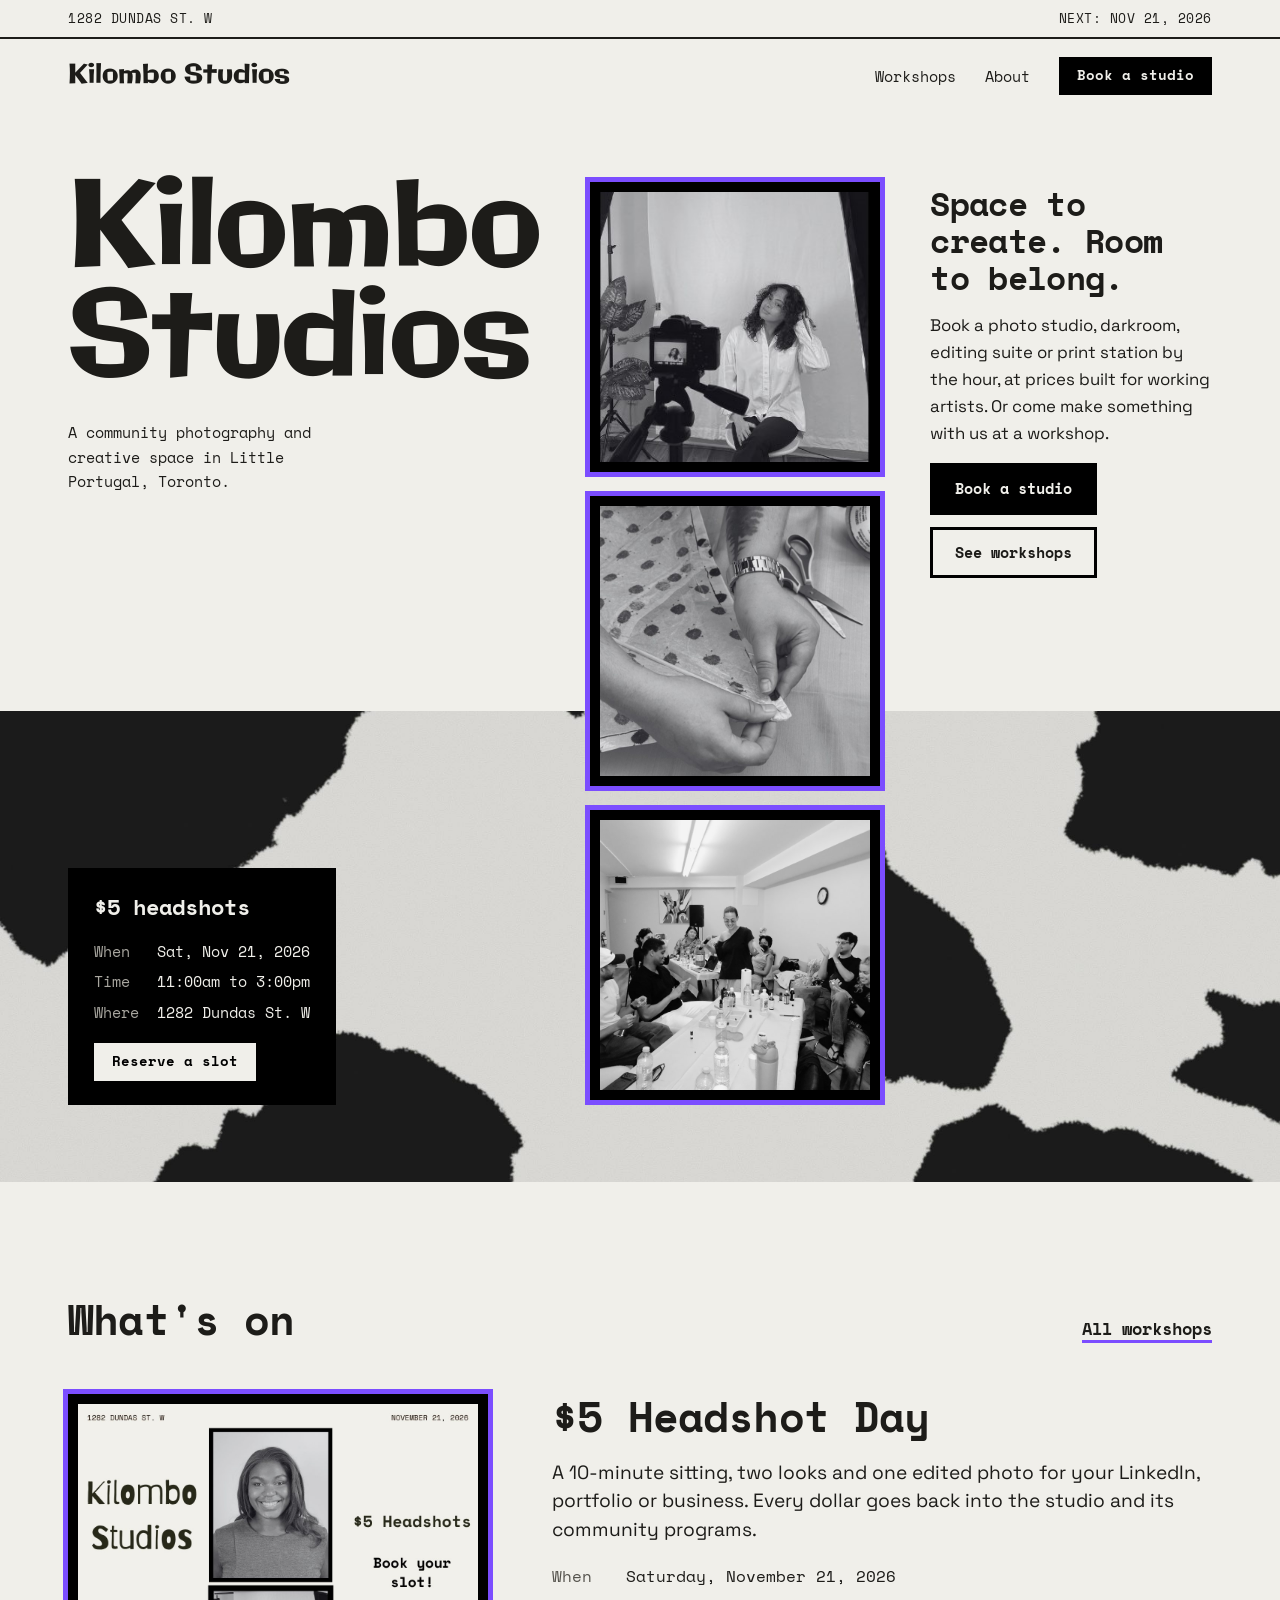
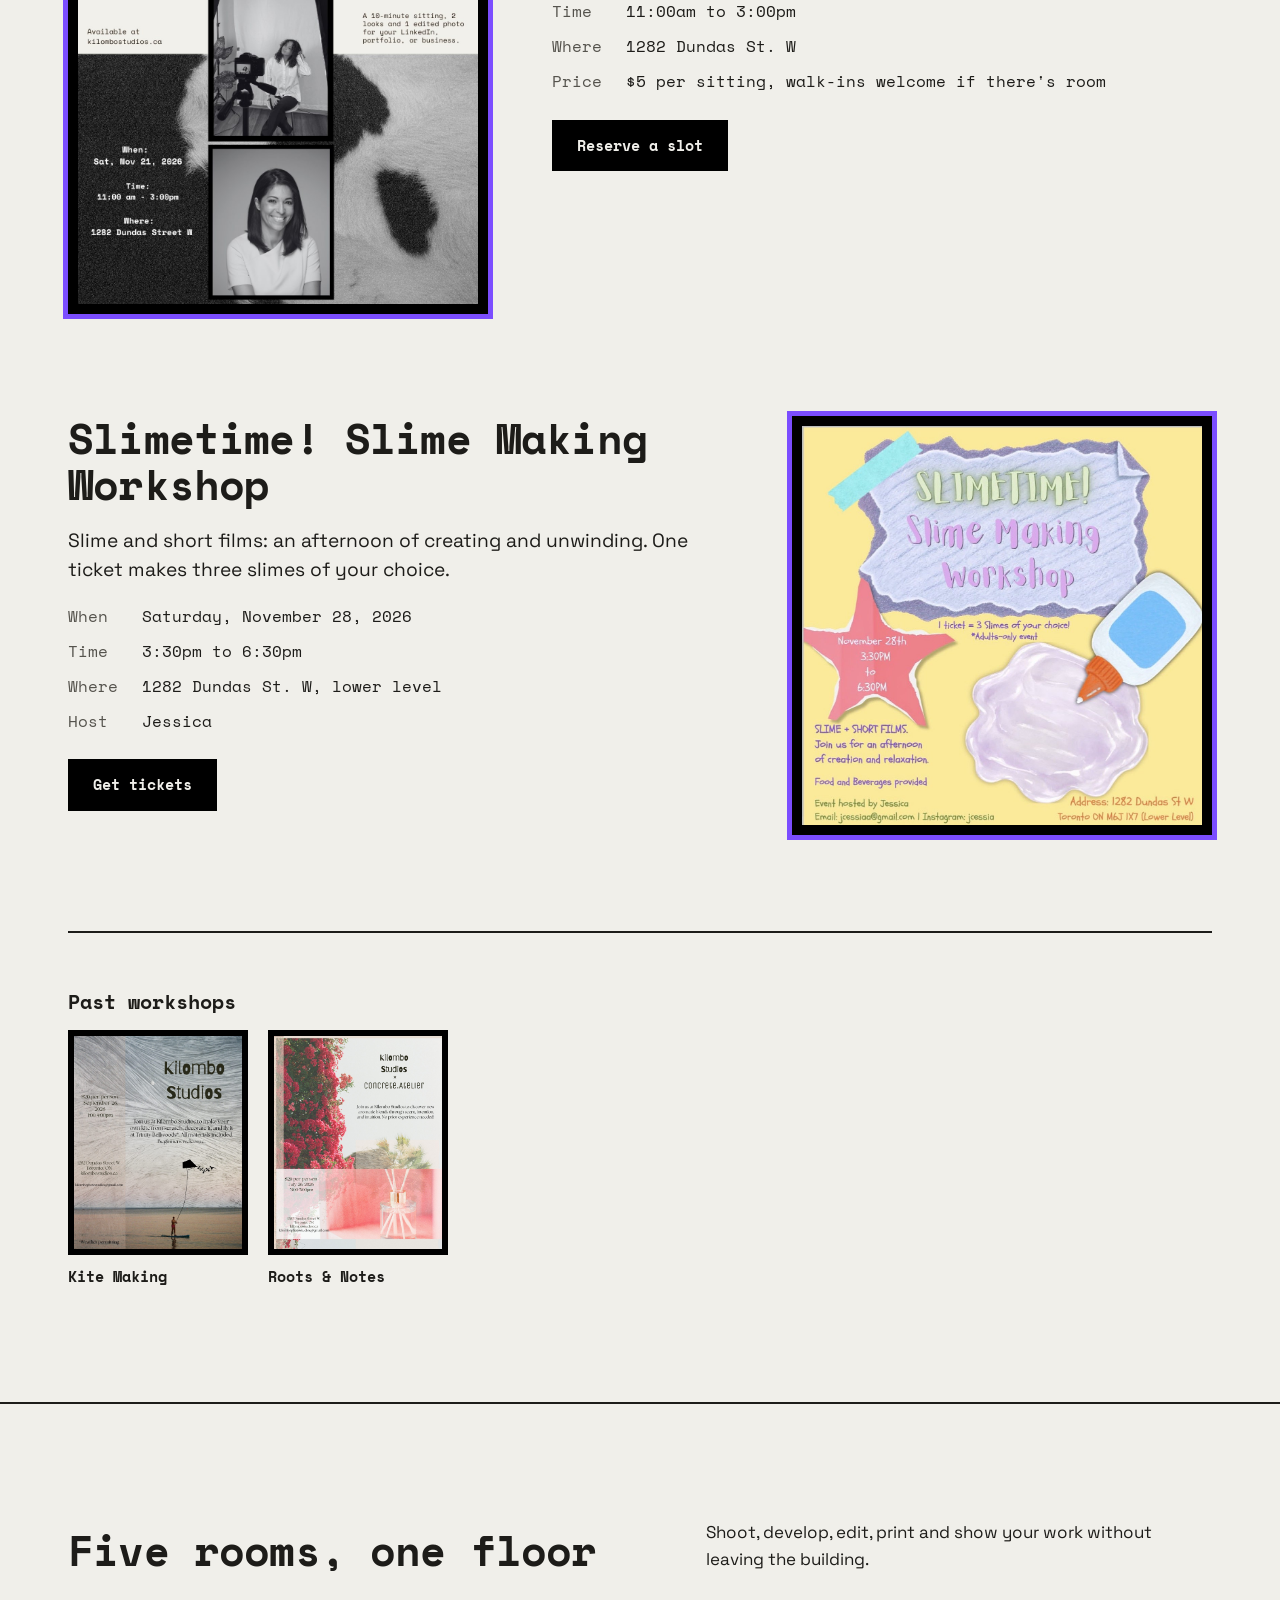
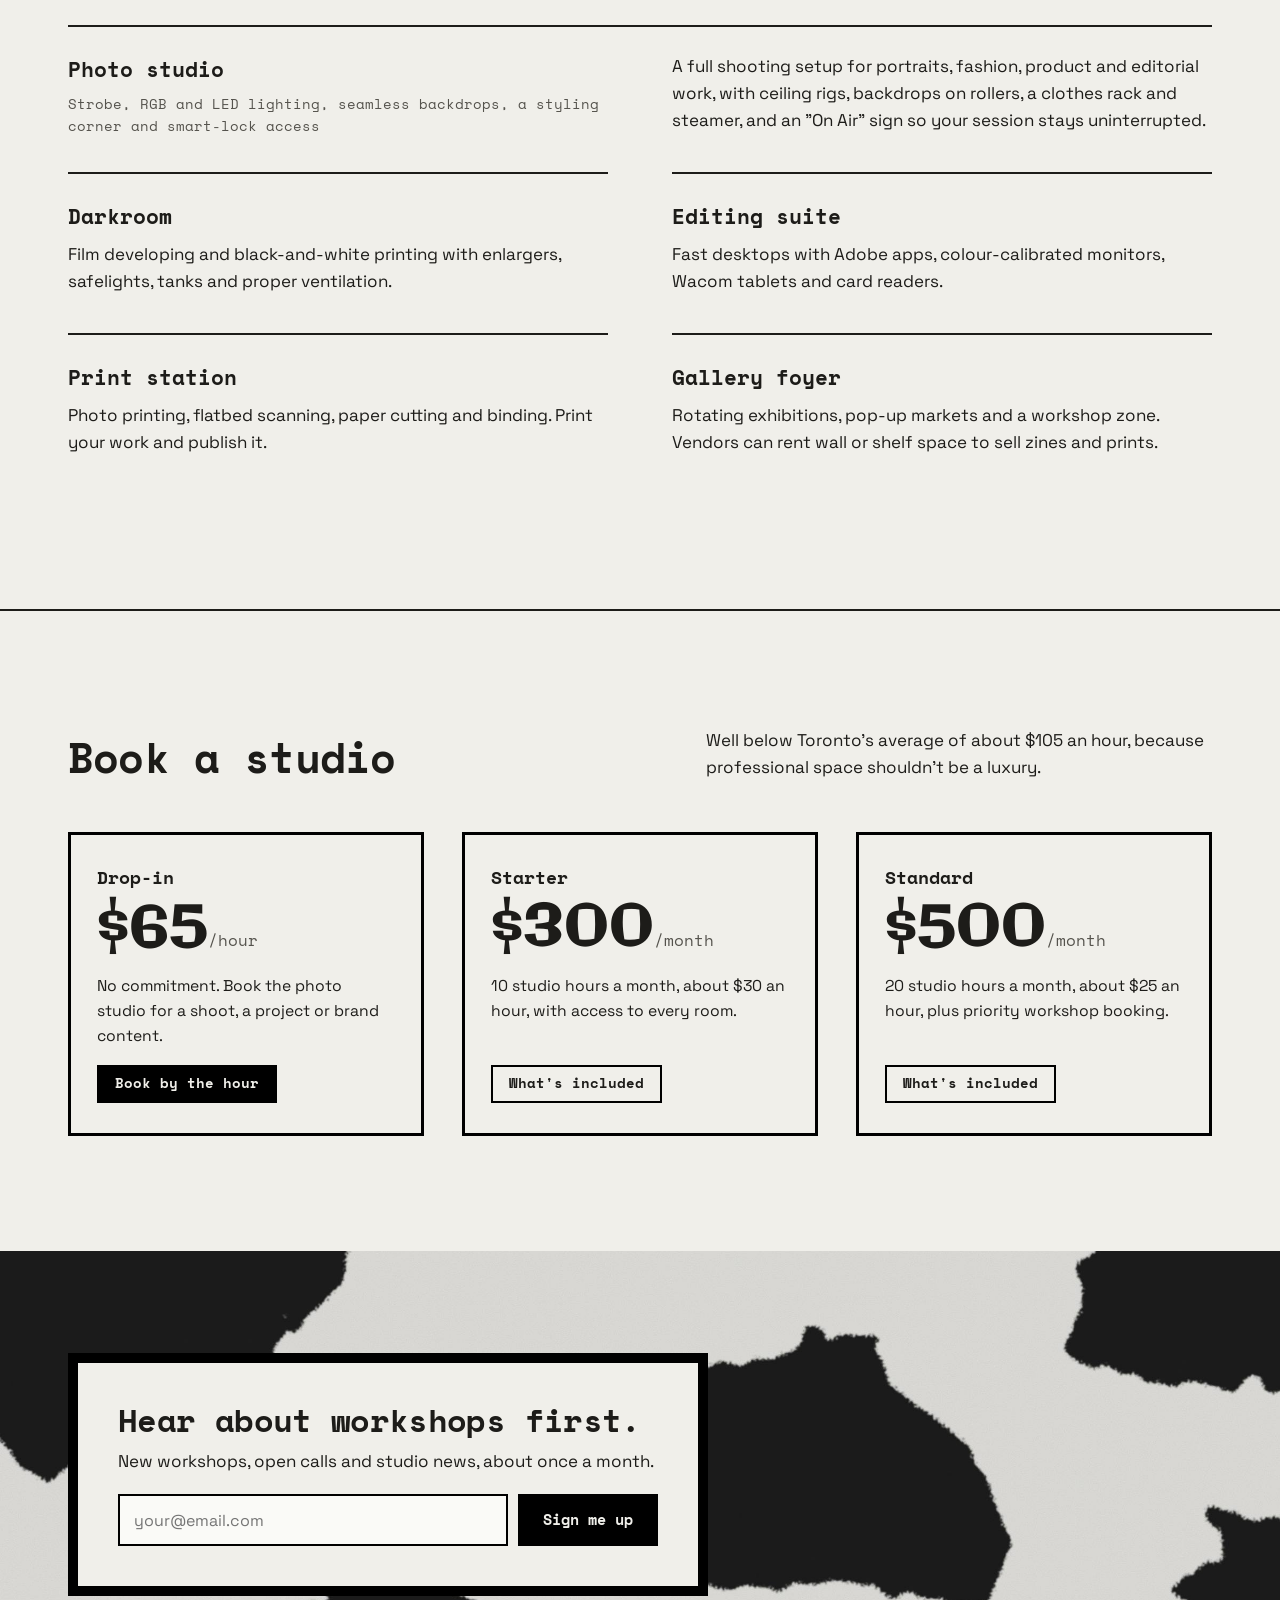
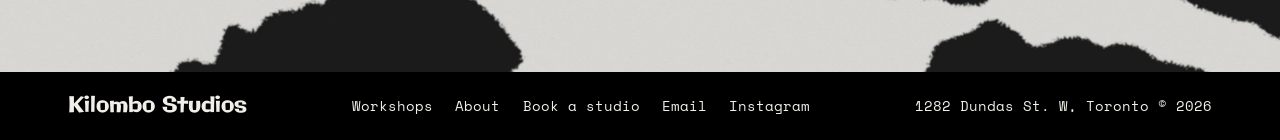
==== commit fa388bd5: "Remove 'Good to know' row from Slimetime listing Co-Authored-By: Claude Opus 5.5 <noreply@anthropic." ====
--- a/index.html
+++ b/index.html
@@ -104,7 +104,6 @@
               <dt>Time</dt><dd>3:30pm to 6:30pm</dd>
               <dt>Where</dt><dd>1282 Dundas St. W, lower level</dd>
               <dt>Host</dt><dd>Jessica</dd>
-              <dt>Good to know</dt><dd>Adults only. Food and drinks provided.</dd>
             </dl>
             <a class="btn" href="https://www.eventbrite.ca/e/slimetime-slime-making-workshop-tickets-2004419049334?aff=website" target="_blank" rel="noopener">Get tickets</a>
           </div>
